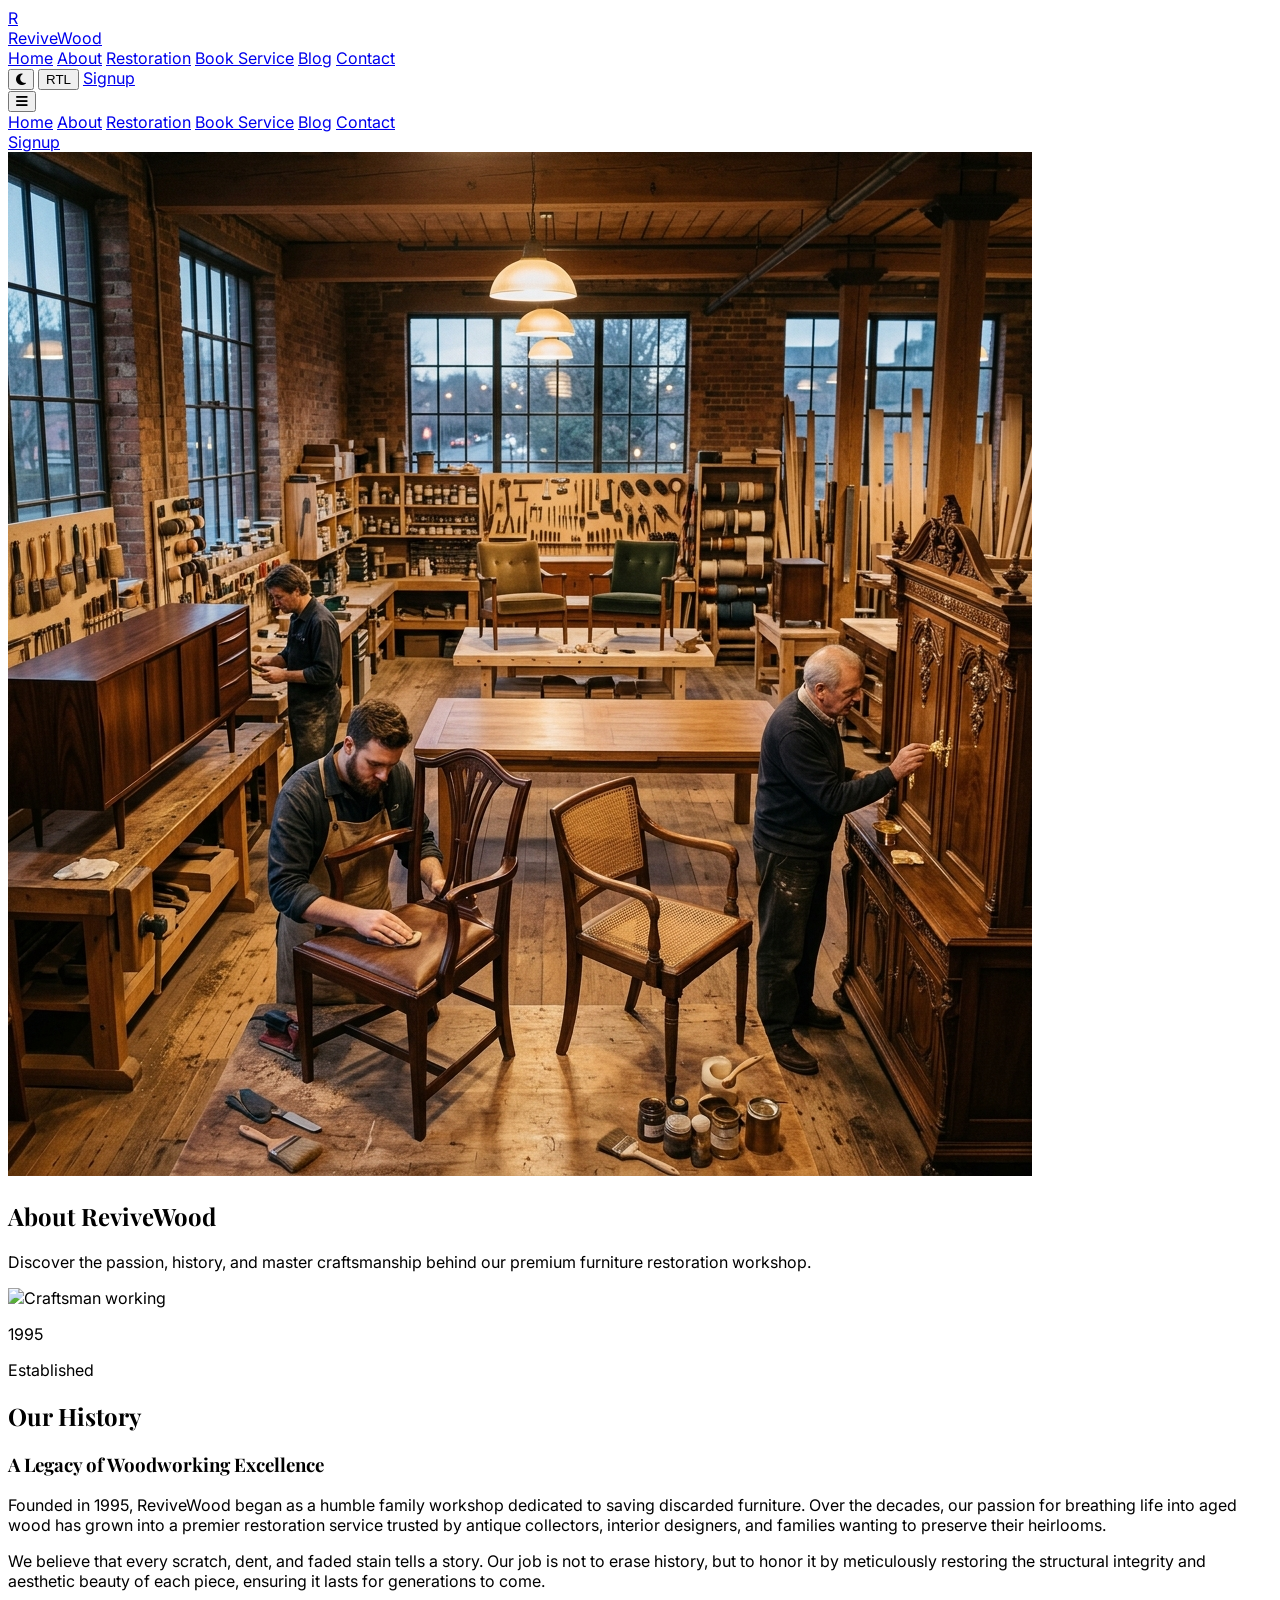
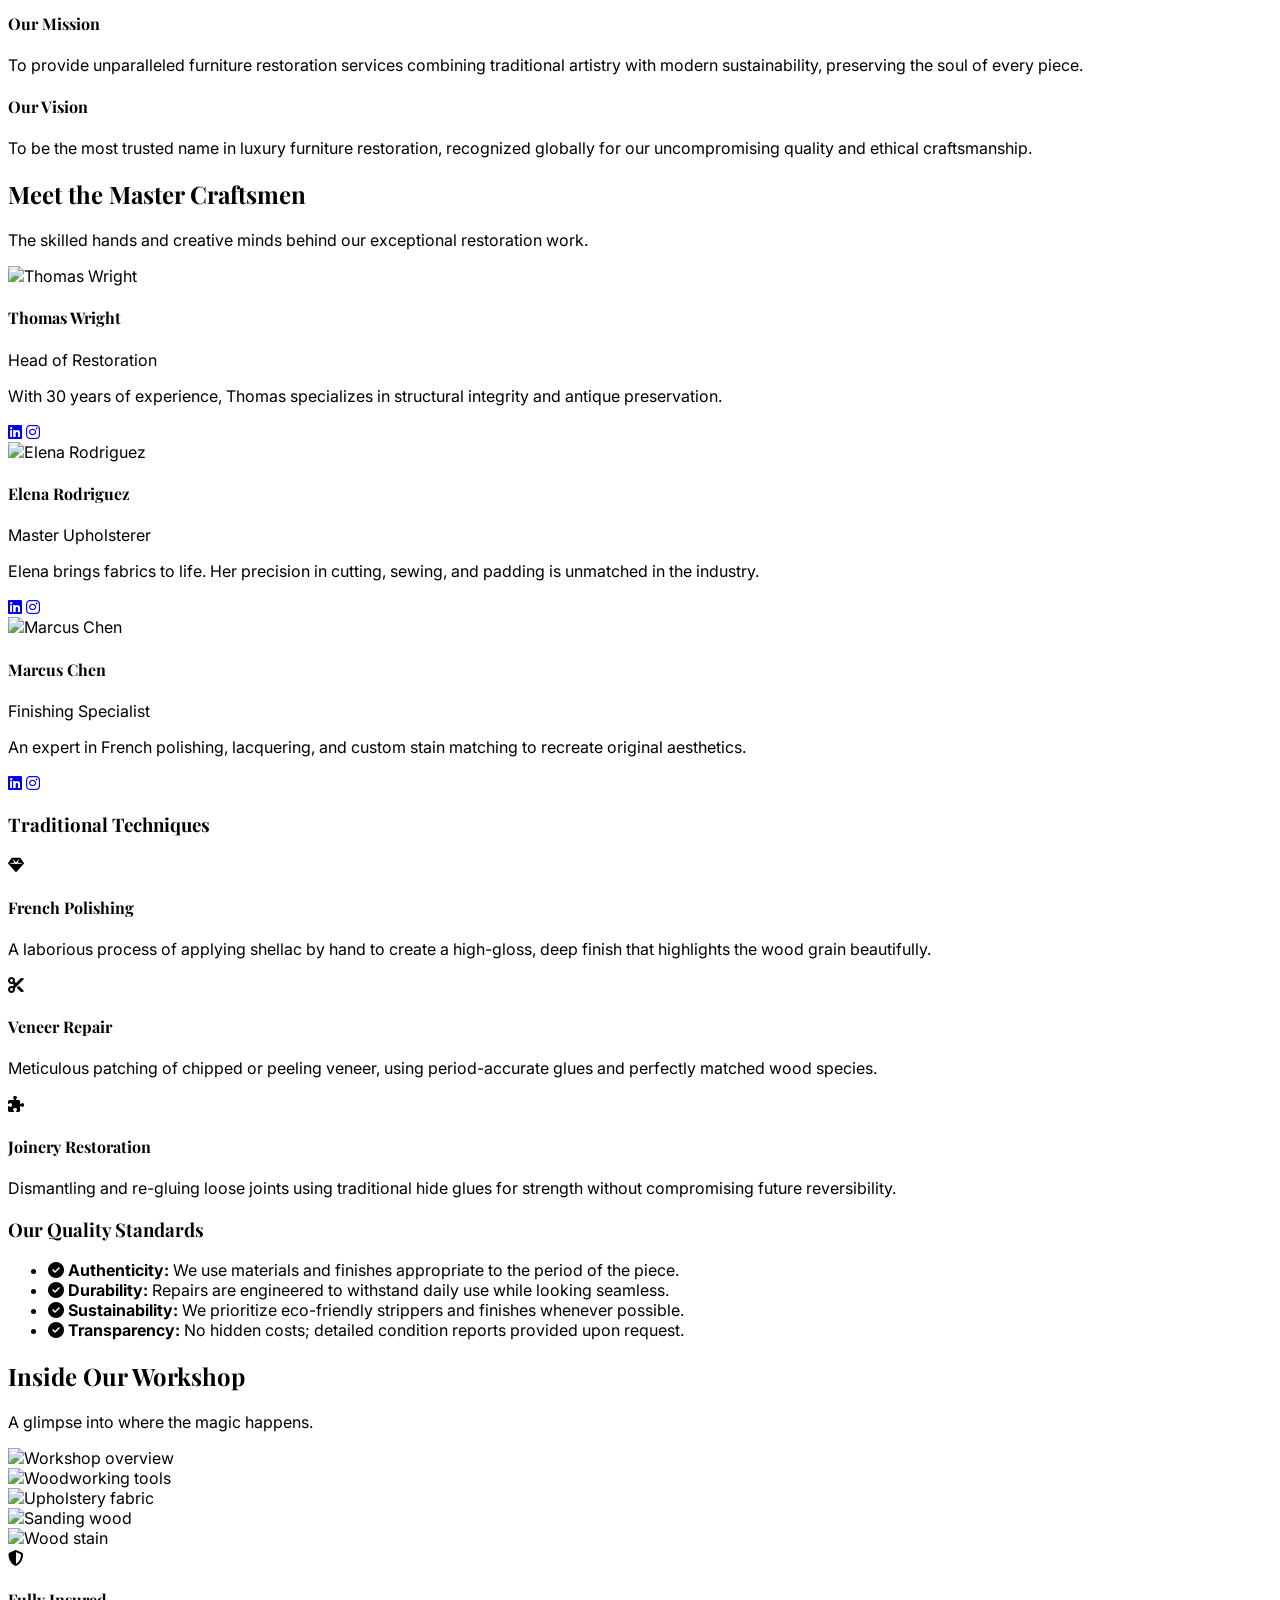
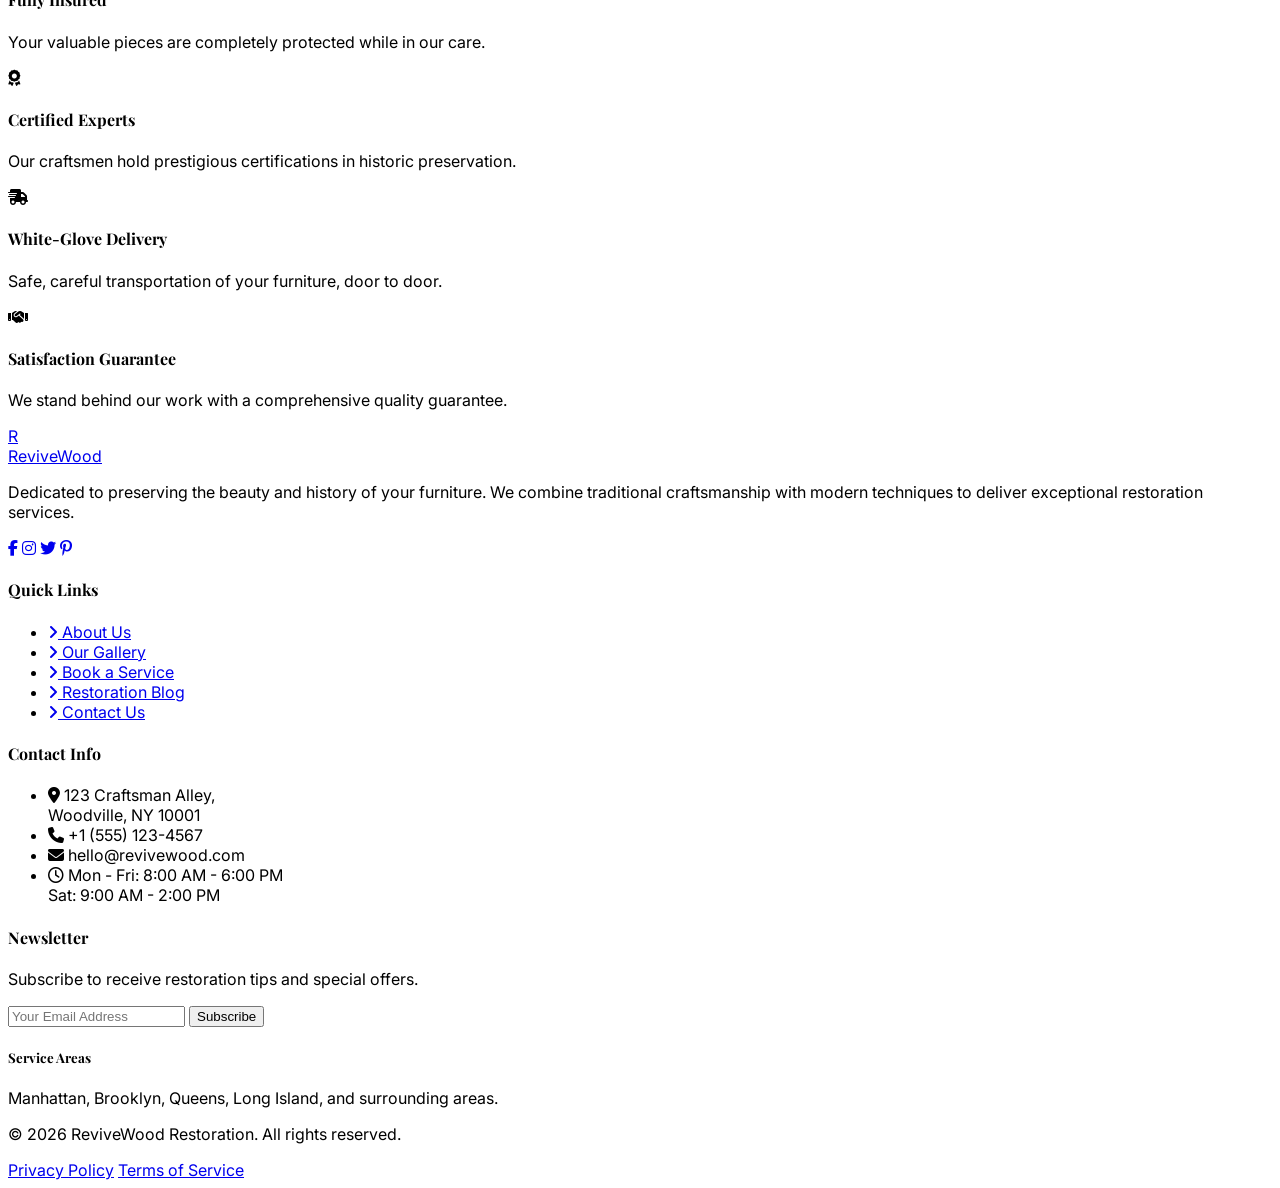
==== about.html @ 8be1b2f9 "Remove Home 2 dropdown from navbar" ====
<!DOCTYPE html>
<html lang="en" dir="ltr" class="scroll-smooth">

<head>
    <meta charset="UTF-8">
    <meta name="viewport" content="width=device-width, initial-scale=1.0">
    <link rel="icon" href="favicon.svg" type="image/svg+xml">
    <title>About Us | ReviveWood</title>
    <meta name="description"
        content="Learn about our furniture restoration workshop, our skilled craftsmen, and our dedication to quality.">

    <!-- Font Awesome -->
    <link rel="stylesheet" href="https://cdnjs.cloudflare.com/ajax/libs/font-awesome/6.4.0/css/all.min.css">

    <!-- Custom CSS -->
    <link rel="stylesheet" href="assets/css/style.css">

    <!-- Tailwind CSS -->
    <script src="https://cdn.tailwindcss.com"></script>
    <script>
        tailwind.config = {
            darkMode: 'class',
            theme: {
                extend: {
                    colors: {
                        'walnut-brown': '#6B4226',
                        'warm-beige': '#F5E9DA',
                        'forest-green': '#3F5D45',
                        'walnut-dark': '#4A2D19'
                    },
                    fontFamily: {
                        sans: ['Inter', 'sans-serif'],
                        serif: ['Playfair Display', 'serif'],
                    }
                }
            }
        }
    </script>
</head>

<body class="bg-white dark:bg-gray-900 text-gray-800 dark:text-gray-200 transition-colors duration-300">

    <!-- Loading Animation -->
    <div id="loader">
        <div class="spinner"></div>
    </div>

    <!-- Header -->
    <header id="header"
        class="fixed w-full top-0 z-50 transition-all duration-300 bg-white dark:bg-gray-900 border-b border-gray-200 dark:border-gray-800">
        <div class="max-w-7xl mx-auto px-4 sm:px-6 lg:px-8">
            <div class="flex justify-between items-center h-20">
                <!-- Logo -->
                <div class="flex-shrink-0 flex items-center">
                    <a href="index.html" class="flex items-center gap-2">
                        <div class="flex items-center justify-center w-8 h-8 md:w-10 md:h-10 rounded bg-gradient-to-br from-walnut-brown to-walnut-dark text-warm-beige shadow-sm border border-walnut-brown/20 font-serif font-bold text-lg md:text-xl relative overflow-hidden flex-shrink-0"><span class="relative z-10">R</span><div class="absolute inset-0 bg-black/10"></div></div>
                        <span class="font-serif font-bold text-xl md:text-2xl text-gray-900 dark:text-white">Revive<span
                                class="text-walnut-brown">Wood</span></span>
                    </a>
                </div>

                <!-- Desktop Navigation -->
                <nav class="hidden lg:flex space-x-8 items-center">
                    <a href="index.html" class="nav-link text-gray-700 dark:text-gray-300 hover:text-walnut-brown dark:hover:text-white transition-colors">Home</a>
                    <a href="about.html"
                        class="nav-link text-walnut-brown dark:text-warm-beige font-semibold hover:text-walnut-brown dark:hover:text-white transition-colors">About</a>
                    <a href="gallery.html"
                        class="nav-link text-gray-700 dark:text-gray-300 hover:text-walnut-brown dark:hover:text-white transition-colors">Restoration</a>
                    <a href="booking.html"
                        class="nav-link text-gray-700 dark:text-gray-300 hover:text-walnut-brown dark:hover:text-white transition-colors">Book
                        Service</a>
                    <a href="blog.html"
                        class="nav-link text-gray-700 dark:text-gray-300 hover:text-walnut-brown dark:hover:text-white transition-colors">Blog</a>
                    <a href="contact.html"
                        class="nav-link text-gray-700 dark:text-gray-300 hover:text-walnut-brown dark:hover:text-white transition-colors">Contact</a>
                </nav>

                <!-- Right Actions -->
                <div class="hidden lg:flex items-center space-x-4">
                    <!-- Toggles -->
                    <button id="themeToggle"
                        class="p-2 rounded-full hover:bg-gray-100 dark:hover:bg-gray-800 transition-colors"
                        aria-label="Toggle Theme">
                        <i id="themeIcon" class="fa-solid fa-moon text-gray-600 dark:text-gray-300"></i>
                    </button>
                    <button id="rtlToggle"
                        class="p-2 rounded-full hover:bg-gray-100 dark:hover:bg-gray-800 transition-colors text-sm font-semibold text-gray-600 dark:text-gray-300"
                        aria-label="Toggle RTL">
                        RTL
                    </button>
                    <!-- Auth -->
                    <a href="signup.html"
                        class="bg-walnut-brown hover:bg-walnut-dark text-white px-5 py-2 rounded-md transition-all shadow-md hover:shadow-lg">Signup</a>
                </div>

                <!-- Mobile menu button -->
                <div class="lg:hidden flex items-center space-x-2">
                    <button id="mobileMenuBtn"
                        class="p-2 rounded-md text-gray-600 dark:text-gray-300 hover:bg-gray-100 dark:hover:bg-gray-800 transition-colors">
                        <i class="fa-solid fa-bars text-xl"></i>
                    </button>
                </div>
            </div>
        </div>

        <!-- Mobile Menu -->
        <div id="mobileMenu"
            class="hidden lg:hidden bg-white dark:bg-gray-900 border-t border-gray-200 dark:border-gray-800 shadow-lg absolute w-full">
            <div class="px-4 pt-2 pb-6 space-y-1">
                <a href="index.html" class="block px-3 py-2 rounded-md text-base font-medium text-gray-700 dark:text-gray-300 hover:bg-gray-50 dark:hover:bg-gray-800">Home</a>
                <a href="about.html"
                    class="block px-3 py-2 rounded-md text-base font-medium text-walnut-brown dark:text-warm-beige bg-gray-50 dark:bg-gray-800">About</a>
                <a href="gallery.html"
                    class="block px-3 py-2 rounded-md text-base font-medium text-gray-700 dark:text-gray-300 hover:bg-gray-50 dark:hover:bg-gray-800">Restoration</a>
                <a href="booking.html"
                    class="block px-3 py-2 rounded-md text-base font-medium text-gray-700 dark:text-gray-300 hover:bg-gray-50 dark:hover:bg-gray-800">Book
                    Service</a>
                <a href="blog.html"
                    class="block px-3 py-2 rounded-md text-base font-medium text-gray-700 dark:text-gray-300 hover:bg-gray-50 dark:hover:bg-gray-800">Blog</a>
                <a href="contact.html"
                    class="block px-3 py-2 rounded-md text-base font-medium text-gray-700 dark:text-gray-300 hover:bg-gray-50 dark:hover:bg-gray-800">Contact</a>
                <div class="border-t border-gray-200 dark:border-gray-700 pt-4 mt-2 flex flex-col space-y-2">
                    <a href="signup.html"
                        class="block px-3 py-2 text-center rounded-md text-white bg-walnut-brown">Signup</a>
                </div>
            </div>
        </div>
    </header>

    <!-- Page Header -->
    <section class="relative pt-40 pb-28 overflow-hidden">
        <!-- Background Image -->
        <div class="absolute inset-0 z-0">
            <img src="assets/img/about-hero.png" alt="Premium furniture restoration workshop"
                class="w-full h-full object-cover">
            <!-- Overlay for readability -->
            <div class="absolute inset-0 bg-white/70 dark:bg-gray-900/80 backdrop-blur-[2px]"></div>
        </div>

        <div class="max-w-7xl mx-auto px-4 sm:px-6 lg:px-8 text-center relative z-10">
            <h1
                class="text-4xl md:text-5xl lg:text-6xl font-serif font-bold text-gray-900 dark:text-white mb-6 drop-shadow-sm">
                About ReviveWood</h1>
            <p class="text-lg md:text-xl text-gray-800 dark:text-gray-200 max-w-2xl mx-auto drop-shadow-sm font-medium">
                Discover the passion, history, and master craftsmanship behind our premium furniture restoration
                workshop.</p>
        </div>
    </section>

    <!-- Company Story & Mission -->
    <section class="py-20 bg-white dark:bg-gray-900">
        <div class="max-w-7xl mx-auto px-4 sm:px-6 lg:px-8">
            <div class="grid grid-cols-1 lg:grid-cols-2 gap-12 items-center">
                <div class="relative">
                    <img src="https://images.pexels.com/photos/6826009/pexels-photo-6826009.jpeg"
                        alt="Craftsman working" class="rounded-2xl shadow-xl w-full h-[500px] object-cover">
                    <div
                        class="absolute -bottom-8 -right-8 bg-walnut-brown text-white p-8 rounded-xl shadow-lg hidden md:block">
                        <p class="text-4xl font-serif font-bold mb-1">1995</p>
                        <p class="text-sm uppercase tracking-wider">Established</p>
                    </div>
                </div>
                <div>
                    <h2
                        class="text-xs uppercase tracking-widest text-walnut-brown dark:text-warm-beige font-semibold mb-3">
                        Our History</h2>
                    <h3 class="text-3xl md:text-4xl font-serif font-bold text-gray-900 dark:text-white mb-6">A Legacy of
                        Woodworking Excellence</h3>
                    <p class="text-gray-600 dark:text-gray-400 mb-6 leading-relaxed">
                        Founded in 1995, ReviveWood began as a humble family workshop dedicated to saving discarded
                        furniture. Over the decades, our passion for breathing life into aged wood has grown into a
                        premier restoration service trusted by antique collectors, interior designers, and families
                        wanting to preserve their heirlooms.
                    </p>
                    <p class="text-gray-600 dark:text-gray-400 mb-8 leading-relaxed">
                        We believe that every scratch, dent, and faded stain tells a story. Our job is not to erase
                        history, but to honor it by meticulously restoring the structural integrity and aesthetic beauty
                        of each piece, ensuring it lasts for generations to come.
                    </p>

                    <div class="grid grid-cols-1 md:grid-cols-2 gap-6 mt-8">
                        <div class="bg-gray-50 dark:bg-gray-800 p-6 rounded-xl border-l-4 border-walnut-brown">
                            <h4 class="font-bold text-gray-900 dark:text-white mb-2 font-serif text-xl">Our Mission</h4>
                            <p class="text-sm text-gray-600 dark:text-gray-400">To provide unparalleled furniture
                                restoration services combining traditional artistry with modern sustainability,
                                preserving the soul of every piece.</p>
                        </div>
                        <div class="bg-gray-50 dark:bg-gray-800 p-6 rounded-xl border-l-4 border-forest-green">
                            <h4 class="font-bold text-gray-900 dark:text-white mb-2 font-serif text-xl">Our Vision</h4>
                            <p class="text-sm text-gray-600 dark:text-gray-400">To be the most trusted name in luxury
                                furniture restoration, recognized globally for our uncompromising quality and ethical
                                craftsmanship.</p>
                        </div>
                    </div>
                </div>
            </div>
        </div>
    </section>

    <!-- Meet the Craftsmen -->
    <section class="py-20 bg-warm-beige/20 dark:bg-gray-800/50">
        <div class="max-w-7xl mx-auto px-4 sm:px-6 lg:px-8">
            <div class="text-center mb-16">
                <h2 class="text-3xl md:text-4xl font-serif font-bold text-gray-900 dark:text-white mb-4">Meet the Master
                    Craftsmen</h2>
                <p class="text-gray-600 dark:text-gray-400 max-w-2xl mx-auto">The skilled hands and creative minds
                    behind our exceptional restoration work.</p>
            </div>

            <div class="grid grid-cols-1 md:grid-cols-3 gap-8">
                <!-- Team Member 1 -->
                <div
                    class="bg-white dark:bg-gray-900 rounded-2xl overflow-hidden shadow-sm hover-lift border border-gray-100 dark:border-gray-800">
                    <img src="https://images.pexels.com/photos/3814155/pexels-photo-3814155.jpeg" alt="Thomas Wright"
                        class="w-full h-72 object-cover object-top">
                    <div class="p-6 text-center">
                        <h4 class="text-xl font-bold text-gray-900 dark:text-white font-serif mb-1">Thomas Wright</h4>
                        <p class="text-walnut-brown dark:text-warm-beige text-sm font-semibold mb-3">Head of Restoration
                        </p>
                        <p class="text-gray-600 dark:text-gray-400 text-sm mb-4">With 30 years of experience, Thomas
                            specializes in structural integrity and antique preservation.</p>
                        <div class="flex justify-center gap-3">
                            <a href="#" class="text-gray-400 hover:text-walnut-brown"><i
                                    class="fa-brands fa-linkedin"></i></a>
                            <a href="#" class="text-gray-400 hover:text-walnut-brown"><i
                                    class="fa-brands fa-instagram"></i></a>
                        </div>
                    </div>
                </div>
                <!-- Team Member 2 -->
                <div
                    class="bg-white dark:bg-gray-900 rounded-2xl overflow-hidden shadow-sm hover-lift border border-gray-100 dark:border-gray-800">
                    <img src="https://images.unsplash.com/photo-1573496359142-b8d87734a5a2?ixlib=rb-4.0.3&auto=format&fit=crop&w=500&q=80"
                        alt="Elena Rodriguez" class="w-full h-72 object-cover object-top">
                    <div class="p-6 text-center">
                        <h4 class="text-xl font-bold text-gray-900 dark:text-white font-serif mb-1">Elena Rodriguez</h4>
                        <p class="text-walnut-brown dark:text-warm-beige text-sm font-semibold mb-3">Master Upholsterer
                        </p>
                        <p class="text-gray-600 dark:text-gray-400 text-sm mb-4">Elena brings fabrics to life. Her
                            precision in cutting, sewing, and padding is unmatched in the industry.</p>
                        <div class="flex justify-center gap-3">
                            <a href="#" class="text-gray-400 hover:text-walnut-brown"><i
                                    class="fa-brands fa-linkedin"></i></a>
                            <a href="#" class="text-gray-400 hover:text-walnut-brown"><i
                                    class="fa-brands fa-instagram"></i></a>
                        </div>
                    </div>
                </div>
                <!-- Team Member 3 -->
                <div
                    class="bg-white dark:bg-gray-900 rounded-2xl overflow-hidden shadow-sm hover-lift border border-gray-100 dark:border-gray-800">
                    <img src="https://images.pexels.com/photos/36279933/pexels-photo-36279933.jpeg" alt="Marcus Chen"
                        class="w-full h-72 object-cover object-top">
                    <div class="p-6 text-center">
                        <h4 class="text-xl font-bold text-gray-900 dark:text-white font-serif mb-1">Marcus Chen</h4>
                        <p class="text-walnut-brown dark:text-warm-beige text-sm font-semibold mb-3">Finishing
                            Specialist</p>
                        <p class="text-gray-600 dark:text-gray-400 text-sm mb-4">An expert in French polishing,
                            lacquering, and custom stain matching to recreate original aesthetics.</p>
                        <div class="flex justify-center gap-3">
                            <a href="#" class="text-gray-400 hover:text-walnut-brown"><i
                                    class="fa-brands fa-linkedin"></i></a>
                            <a href="#" class="text-gray-400 hover:text-walnut-brown"><i
                                    class="fa-brands fa-instagram"></i></a>
                        </div>
                    </div>
                </div>
            </div>
        </div>
    </section>

    <!-- Restoration Techniques & Quality Standards -->
    <section class="py-20 bg-white dark:bg-gray-900">
        <div class="max-w-7xl mx-auto px-4 sm:px-6 lg:px-8">
            <div class="grid grid-cols-1 lg:grid-cols-2 gap-16">
                <!-- Techniques -->
                <div>
                    <h3 class="text-2xl md:text-3xl font-serif font-bold text-gray-900 dark:text-white mb-6">Traditional
                        Techniques</h3>
                    <div class="space-y-6">
                        <div class="flex gap-4">
                            <div
                                class="w-12 h-12 rounded-full bg-walnut-brown/10 dark:bg-gray-800 flex items-center justify-center flex-shrink-0">
                                <i class="fa-solid fa-gem text-walnut-brown dark:text-warm-beige"></i>
                            </div>
                            <div>
                                <h4 class="font-bold text-gray-900 dark:text-white mb-1">French Polishing</h4>
                                <p class="text-sm text-gray-600 dark:text-gray-400">A laborious process of applying
                                    shellac by hand to create a high-gloss, deep finish that highlights the wood grain
                                    beautifully.</p>
                            </div>
                        </div>
                        <div class="flex gap-4">
                            <div
                                class="w-12 h-12 rounded-full bg-walnut-brown/10 dark:bg-gray-800 flex items-center justify-center flex-shrink-0">
                                <i class="fa-solid fa-scissors text-walnut-brown dark:text-warm-beige"></i>
                            </div>
                            <div>
                                <h4 class="font-bold text-gray-900 dark:text-white mb-1">Veneer Repair</h4>
                                <p class="text-sm text-gray-600 dark:text-gray-400">Meticulous patching of chipped or
                                    peeling veneer, using period-accurate glues and perfectly matched wood species.</p>
                            </div>
                        </div>
                        <div class="flex gap-4">
                            <div
                                class="w-12 h-12 rounded-full bg-walnut-brown/10 dark:bg-gray-800 flex items-center justify-center flex-shrink-0">
                                <i class="fa-solid fa-puzzle-piece text-walnut-brown dark:text-warm-beige"></i>
                            </div>
                            <div>
                                <h4 class="font-bold text-gray-900 dark:text-white mb-1">Joinery Restoration</h4>
                                <p class="text-sm text-gray-600 dark:text-gray-400">Dismantling and re-gluing loose
                                    joints using traditional hide glues for strength without compromising future
                                    reversibility.</p>
                            </div>
                        </div>
                    </div>
                </div>

                <!-- Quality Standards -->
                <div>
                    <h3 class="text-2xl md:text-3xl font-serif font-bold text-gray-900 dark:text-white mb-6">Our Quality
                        Standards</h3>
                    <div
                        class="bg-gray-50 dark:bg-gray-800 rounded-2xl p-8 border border-gray-100 dark:border-gray-700">
                        <ul class="space-y-4">
                            <li class="flex items-start gap-3">
                                <i class="fa-solid fa-circle-check text-forest-green mt-1"></i>
                                <span class="text-gray-700 dark:text-gray-300"><strong>Authenticity:</strong> We use
                                    materials and finishes appropriate to the period of the piece.</span>
                            </li>
                            <li class="flex items-start gap-3">
                                <i class="fa-solid fa-circle-check text-forest-green mt-1"></i>
                                <span class="text-gray-700 dark:text-gray-300"><strong>Durability:</strong> Repairs are
                                    engineered to withstand daily use while looking seamless.</span>
                            </li>
                            <li class="flex items-start gap-3">
                                <i class="fa-solid fa-circle-check text-forest-green mt-1"></i>
                                <span class="text-gray-700 dark:text-gray-300"><strong>Sustainability:</strong> We
                                    prioritize eco-friendly strippers and finishes whenever possible.</span>
                            </li>
                            <li class="flex items-start gap-3">
                                <i class="fa-solid fa-circle-check text-forest-green mt-1"></i>
                                <span class="text-gray-700 dark:text-gray-300"><strong>Transparency:</strong> No hidden
                                    costs; detailed condition reports provided upon request.</span>
                            </li>
                        </ul>
                    </div>
                </div>
            </div>
        </div>
    </section>

    <!-- Workshop Gallery Grid -->
    <section class="py-20 bg-gray-50 dark:bg-gray-900">
        <div class="max-w-7xl mx-auto px-4 sm:px-6 lg:px-8">
            <div class="text-center mb-12">
                <h2 class="text-3xl md:text-4xl font-serif font-bold text-gray-900 dark:text-white mb-4">Inside Our
                    Workshop</h2>
                <p class="text-gray-600 dark:text-gray-400 max-w-2xl mx-auto">A glimpse into where the magic happens.
                </p>
            </div>

            <div class="grid grid-cols-2 md:grid-cols-4 gap-4">
                <div class="col-span-2 row-span-2">
                    <img src="https://images.unsplash.com/photo-1621252179027-94459d278660?ixlib=rb-4.0.3&auto=format&fit=crop&w=800&q=80"
                        alt="Workshop overview"
                        class="w-full h-full object-cover rounded-xl shadow-sm hover:opacity-90 transition-opacity cursor-pointer">
                </div>
                <div>
                    <img src="https://images.unsplash.com/photo-1589139851608-f40eb537b01b?ixlib=rb-4.0.3&auto=format&fit=crop&w=400&q=80"
                        alt="Woodworking tools"
                        class="w-full h-48 object-cover rounded-xl shadow-sm hover:opacity-90 transition-opacity cursor-pointer">
                </div>
                <div>
                    <img src="https://images.unsplash.com/photo-1540574163026-643ea20ade25?ixlib=rb-4.0.3&auto=format&fit=crop&w=400&q=80"
                        alt="Upholstery fabric"
                        class="w-full h-48 object-cover rounded-xl shadow-sm hover:opacity-90 transition-opacity cursor-pointer">
                </div>
                <div>
                    <img src="https://images.unsplash.com/photo-1616464916356-3a4082e1c315?ixlib=rb-4.0.3&auto=format&fit=crop&w=400&q=80"
                        alt="Sanding wood"
                        class="w-full h-48 object-cover rounded-xl shadow-sm hover:opacity-90 transition-opacity cursor-pointer">
                </div>
                <div>
                    <img src="https://images.unsplash.com/photo-1595514535311-6677e23b8f67?ixlib=rb-4.0.3&auto=format&fit=crop&w=400&q=80"
                        alt="Wood stain"
                        class="w-full h-48 object-cover rounded-xl shadow-sm hover:opacity-90 transition-opacity cursor-pointer">
                </div>
            </div>
        </div>
    </section>

    <!-- Why Customers Trust Us (Trust Indicators) -->
    <section class="py-16 bg-walnut-brown text-white">
        <div class="max-w-7xl mx-auto px-4 sm:px-6 lg:px-8">
            <div class="grid grid-cols-1 md:grid-cols-4 gap-8 text-center">
                <div class="p-4">
                    <i class="fa-solid fa-shield-halved text-4xl mb-4 text-warm-beige"></i>
                    <h4 class="text-xl font-bold mb-2">Fully Insured</h4>
                    <p class="text-sm text-gray-300">Your valuable pieces are completely protected while in our care.
                    </p>
                </div>
                <div class="p-4">
                    <i class="fa-solid fa-award text-4xl mb-4 text-warm-beige"></i>
                    <h4 class="text-xl font-bold mb-2">Certified Experts</h4>
                    <p class="text-sm text-gray-300">Our craftsmen hold prestigious certifications in historic
                        preservation.</p>
                </div>
                <div class="p-4">
                    <i class="fa-solid fa-truck-fast text-4xl mb-4 text-warm-beige"></i>
                    <h4 class="text-xl font-bold mb-2">White-Glove Delivery</h4>
                    <p class="text-sm text-gray-300">Safe, careful transportation of your furniture, door to door.</p>
                </div>
                <div class="p-4">
                    <i class="fa-solid fa-handshake text-4xl mb-4 text-warm-beige"></i>
                    <h4 class="text-xl font-bold mb-2">Satisfaction Guarantee</h4>
                    <p class="text-sm text-gray-300">We stand behind our work with a comprehensive quality guarantee.
                    </p>
                </div>
            </div>
        </div>
    </section>

    <!-- Footer -->
    <footer
        class="bg-white dark:bg-gray-900 text-gray-600 dark:text-gray-300 pt-16 pb-8 border-t border-gray-200 dark:border-gray-800">
        <div class="max-w-7xl mx-auto px-4 sm:px-6 lg:px-8">
            <div class="grid grid-cols-1 md:grid-cols-2 lg:grid-cols-4 gap-12 mb-12">
                <!-- Company Overview -->
                <div>
                    <a href="index.html" class="flex items-center gap-2 mb-6">
                        <div class="flex items-center justify-center w-8 h-8 md:w-10 md:h-10 rounded bg-gradient-to-br from-walnut-brown to-walnut-dark text-warm-beige shadow-sm border border-walnut-brown/20 font-serif font-bold text-lg md:text-xl relative overflow-hidden flex-shrink-0"><span class="relative z-10">R</span><div class="absolute inset-0 bg-black/10"></div></div>
                        <span class="font-serif font-bold text-xl text-gray-900 dark:text-white">Revive<span
                                class="text-walnut-brown">Wood</span></span>
                    </a>
                    <p class="text-sm text-gray-600 dark:text-gray-400 mb-6 leading-relaxed">
                        Dedicated to preserving the beauty and history of your furniture. We combine traditional
                        craftsmanship with modern techniques to deliver exceptional restoration services.
                    </p>
                    <div class="flex space-x-4">
                        <a href="#"
                            class="w-10 h-10 rounded-full bg-gray-100 dark:bg-gray-800 text-gray-600 dark:text-gray-300 flex items-center justify-center hover:bg-walnut-brown hover:text-white transition-colors"><i
                                class="fa-brands fa-facebook-f"></i></a>
                        <a href="#"
                            class="w-10 h-10 rounded-full bg-gray-100 dark:bg-gray-800 text-gray-600 dark:text-gray-300 flex items-center justify-center hover:bg-walnut-brown hover:text-white transition-colors"><i
                                class="fa-brands fa-instagram"></i></a>
                        <a href="#"
                            class="w-10 h-10 rounded-full bg-gray-100 dark:bg-gray-800 text-gray-600 dark:text-gray-300 flex items-center justify-center hover:bg-walnut-brown hover:text-white transition-colors"><i
                                class="fa-brands fa-twitter"></i></a>
                        <a href="#"
                            class="w-10 h-10 rounded-full bg-gray-100 dark:bg-gray-800 text-gray-600 dark:text-gray-300 flex items-center justify-center hover:bg-walnut-brown hover:text-white transition-colors"><i
                                class="fa-brands fa-pinterest-p"></i></a>
                    </div>
                </div>

                <!-- Quick Links -->
                <div>
                    <h4 class="text-gray-900 dark:text-white font-bold mb-6 font-serif text-lg">Quick Links</h4>
                    <ul class="space-y-3">
                        <li><a href="about.html"
                                class="text-gray-600 dark:text-gray-300 hover:text-walnut-brown dark:hover:text-warm-beige transition-colors flex items-center gap-2"><i
                                    class="fa-solid fa-angle-right text-xs"></i> About Us</a></li>
                        <li><a href="gallery.html"
                                class="text-gray-600 dark:text-gray-300 hover:text-walnut-brown dark:hover:text-warm-beige transition-colors flex items-center gap-2"><i
                                    class="fa-solid fa-angle-right text-xs"></i> Our Gallery</a></li>
                        <li><a href="booking.html"
                                class="text-gray-600 dark:text-gray-300 hover:text-walnut-brown dark:hover:text-warm-beige transition-colors flex items-center gap-2"><i
                                    class="fa-solid fa-angle-right text-xs"></i> Book a Service</a></li>
                        <li><a href="blog.html"
                                class="text-gray-600 dark:text-gray-300 hover:text-walnut-brown dark:hover:text-warm-beige transition-colors flex items-center gap-2"><i
                                    class="fa-solid fa-angle-right text-xs"></i> Restoration Blog</a></li>
                        <li><a href="contact.html"
                                class="text-gray-600 dark:text-gray-300 hover:text-walnut-brown dark:hover:text-warm-beige transition-colors flex items-center gap-2"><i
                                    class="fa-solid fa-angle-right text-xs"></i> Contact Us</a></li>
                    </ul>
                </div>

                <!-- Contact Information -->
                <div>
                    <h4 class="text-gray-900 dark:text-white font-bold mb-6 font-serif text-lg">Contact Info</h4>
                    <ul class="space-y-4">
                        <li class="flex items-start gap-3">
                            <i class="fa-solid fa-location-dot mt-1 text-walnut-brown"></i>
                            <span class="text-sm text-gray-600 dark:text-gray-300">123 Craftsman Alley,<br>Woodville, NY
                                10001</span>
                        </li>
                        <li class="flex items-center gap-3">
                            <i class="fa-solid fa-phone text-walnut-brown"></i>
                            <span class="text-sm text-gray-600 dark:text-gray-300">+1 (555) 123-4567</span>
                        </li>
                        <li class="flex items-center gap-3">
                            <i class="fa-solid fa-envelope text-walnut-brown"></i>
                            <span class="text-sm text-gray-600 dark:text-gray-300">hello@revivewood.com</span>
                        </li>
                        <li class="flex items-start gap-3 pt-2">
                            <i class="fa-regular fa-clock mt-1 text-walnut-brown"></i>
                            <span class="text-sm text-gray-600 dark:text-gray-300">Mon - Fri: 8:00 AM - 6:00 PM<br>Sat:
                                9:00 AM - 2:00 PM</span>
                        </li>
                    </ul>
                </div>

                <!-- Newsletter -->
                <div>
                    <h4 class="text-gray-900 dark:text-white font-bold mb-6 font-serif text-lg">Newsletter</h4>
                    <p class="text-sm text-gray-600 dark:text-gray-400 mb-4">Subscribe to receive restoration tips and
                        special offers.</p>
                    <form class="flex flex-col gap-3">
                        <input type="email" placeholder="Your Email Address"
                            class="bg-gray-50 dark:bg-gray-800 border border-gray-300 dark:border-gray-700 text-gray-900 dark:text-white px-4 py-2 rounded-md focus:outline-none focus:border-walnut-brown w-full">
                        <button type="button"
                            class="bg-walnut-brown hover:bg-walnut-dark text-white px-4 py-2 rounded-md transition-colors font-semibold w-full">Subscribe</button>
                    </form>
                    <div class="mt-6">
                        <h5
                            class="text-xs text-gray-900 dark:text-gray-500 uppercase tracking-wider mb-2 font-semibold">
                            Service Areas</h5>
                        <p class="text-xs text-gray-600 dark:text-gray-400">Manhattan, Brooklyn, Queens, Long Island,
                            and surrounding areas.</p>
                    </div>
                </div>
            </div>

            <!-- Copyright -->
            <div
                class="border-t border-gray-200 dark:border-gray-800 pt-8 flex flex-col md:flex-row justify-between items-center gap-4">
                <p class="text-sm text-gray-600 dark:text-gray-500">&copy; 2026 ReviveWood Restoration. All rights
                    reserved.</p>
                <div class="flex gap-4 text-sm text-gray-600 dark:text-gray-500">
                    <a href="#" class="hover:text-walnut-brown dark:hover:text-white transition-colors">Privacy
                        Policy</a>
                    <a href="#" class="hover:text-walnut-brown dark:hover:text-white transition-colors">Terms of
                        Service</a>
                </div>
            </div>
        </div>
    </footer>

    <!-- Back to Top -->
    <button id="backToTop"
        class="bg-walnut-brown hover:bg-walnut-dark text-white w-12 h-12 rounded-full shadow-lg flex items-center justify-center transition-all">
        <i class="fa-solid fa-arrow-up"></i>
    </button>

    <!-- Custom JS -->
    <script src="assets/js/main.js"></script>
</body>

</html>
---- assets/css/style.css ----
/* assets/css/style.css */

/* Custom fonts */
@import url('https://fonts.googleapis.com/css2?family=Inter:wght@300;400;500;600;700&family=Playfair+Display:ital,wght@0,400;0,500;0,600;0,700;1,400&display=swap');

html {
    scroll-behavior: smooth;
}

body {
    font-family: 'Inter', sans-serif;
    overflow-x: hidden;
}

h1, h2, h3, h4, h5, h6, .playfair {
    font-family: 'Playfair Display', serif;
}

/* Custom Scrollbar */
::-webkit-scrollbar {
    width: 10px;
}
::-webkit-scrollbar-track {
    background: #f1f1f1;
}
.dark ::-webkit-scrollbar-track {
    background: #1f2937;
}
::-webkit-scrollbar-thumb {
    background: #6B4226;
    border-radius: 5px;
}
::-webkit-scrollbar-thumb:hover {
    background: #53331d;
}

/* Glassmorphism */
.glass {
    background: rgba(255, 255, 255, 0.85);
    backdrop-filter: blur(10px);
    -webkit-backdrop-filter: blur(10px);
    border: 1px solid rgba(255, 255, 255, 0.3);
}

.dark .glass {
    background: rgba(31, 41, 55, 0.85);
    border: 1px solid rgba(255, 255, 255, 0.1);
}

/* Animations */
.hover-lift {
    transition: transform 0.3s ease, box-shadow 0.3s ease;
}
.hover-lift:hover {
    transform: translateY(-5px);
    box-shadow: 0 10px 25px -5px rgba(0, 0, 0, 0.1), 0 8px 10px -6px rgba(0, 0, 0, 0.1);
}

/* Loading Overlay */
#loader {
    position: fixed;
    inset: 0;
    z-index: 9999;
    background: #F5E9DA;
    display: flex;
    justify-content: center;
    align-items: center;
    transition: opacity 0.5s ease, visibility 0.5s ease;
}
.dark #loader {
    background: #111827;
}
#loader.hidden-loader {
    opacity: 0;
    visibility: hidden;
}
.spinner {
    width: 50px;
    height: 50px;
    border: 5px solid rgba(107, 66, 38, 0.2);
    border-left-color: #6B4226;
    border-radius: 50%;
    animation: spin 1s linear infinite;
}
@keyframes spin {
    to { transform: rotate(360deg); }
}

/* Back to Top */
#backToTop {
    position: fixed;
    bottom: 2rem;
    right: 2rem;
    z-index: 50;
    opacity: 0;
    visibility: hidden;
    transition: all 0.3s ease;
}
#backToTop.show {
    opacity: 1;
    visibility: visible;
}

/* Gallery Hover Image Scale */
.group:hover .group-hover\:scale-110 {
    transform: scale(1.1);
}
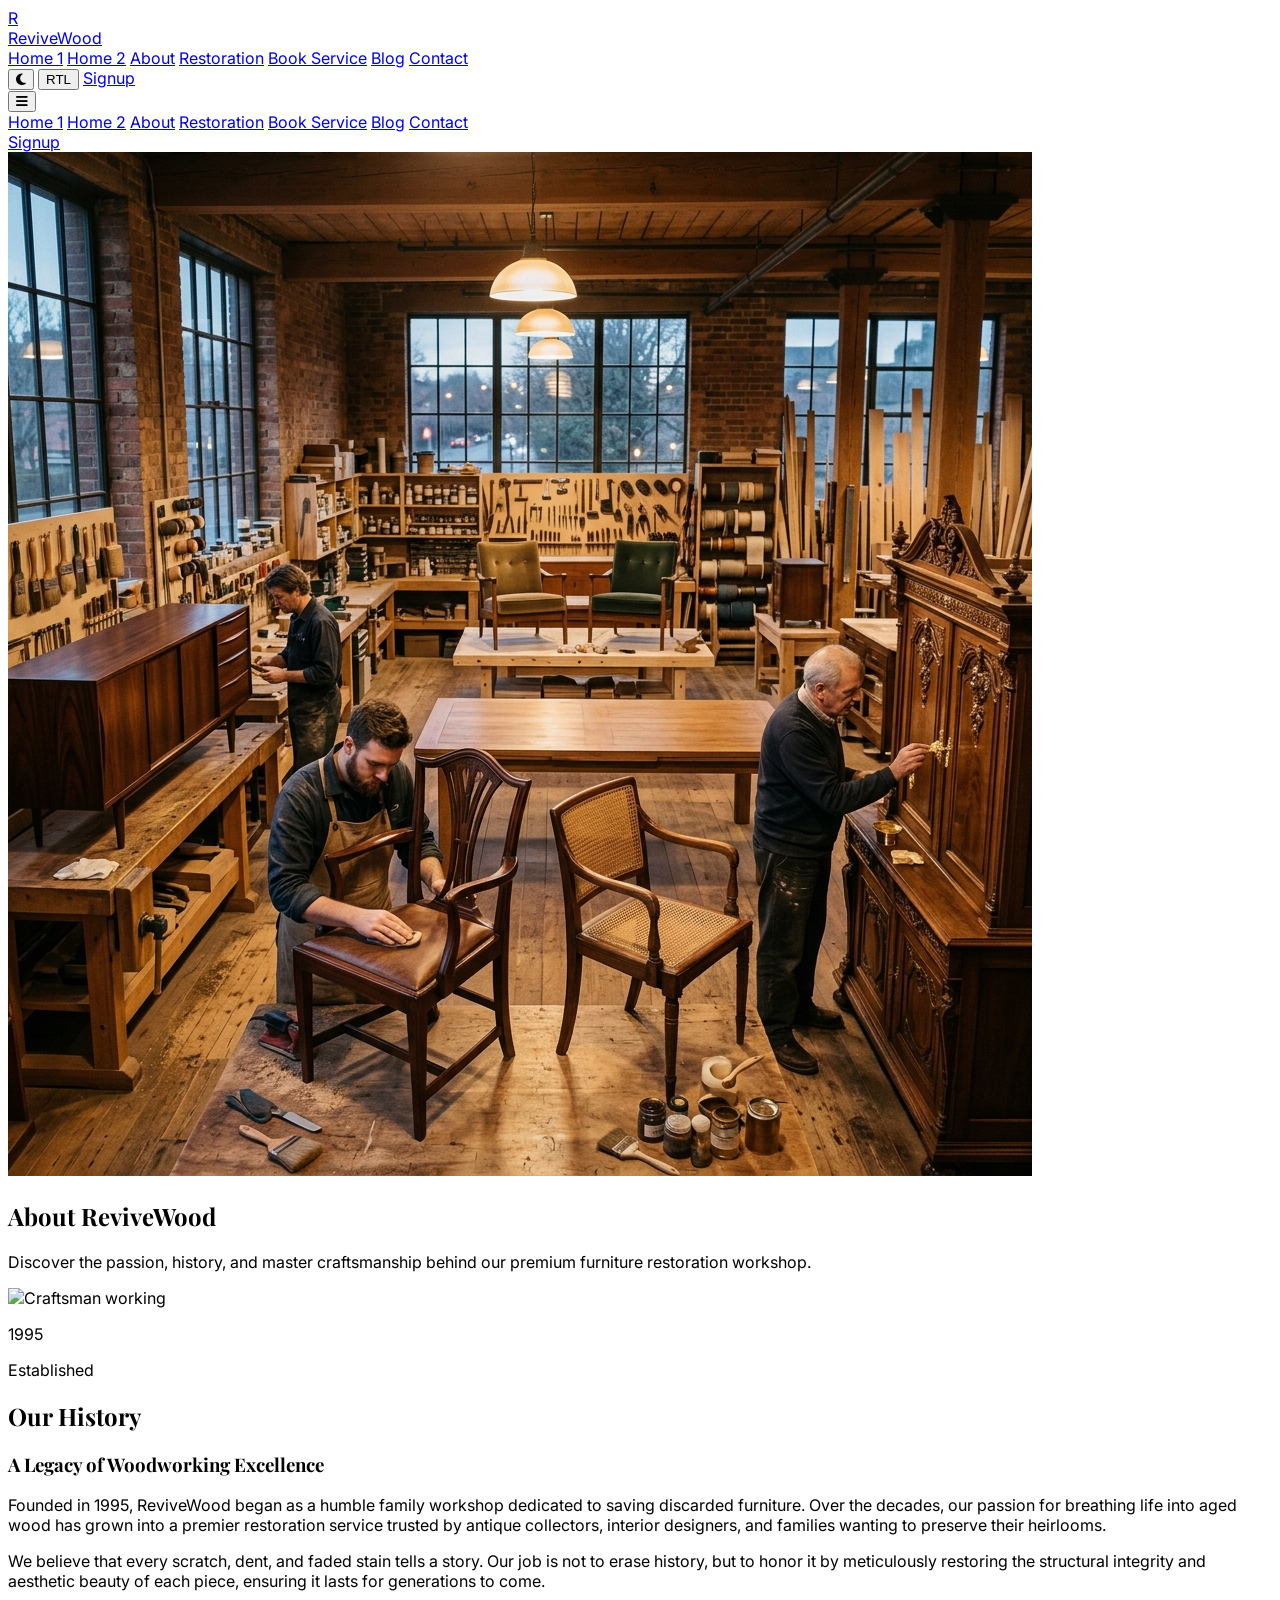
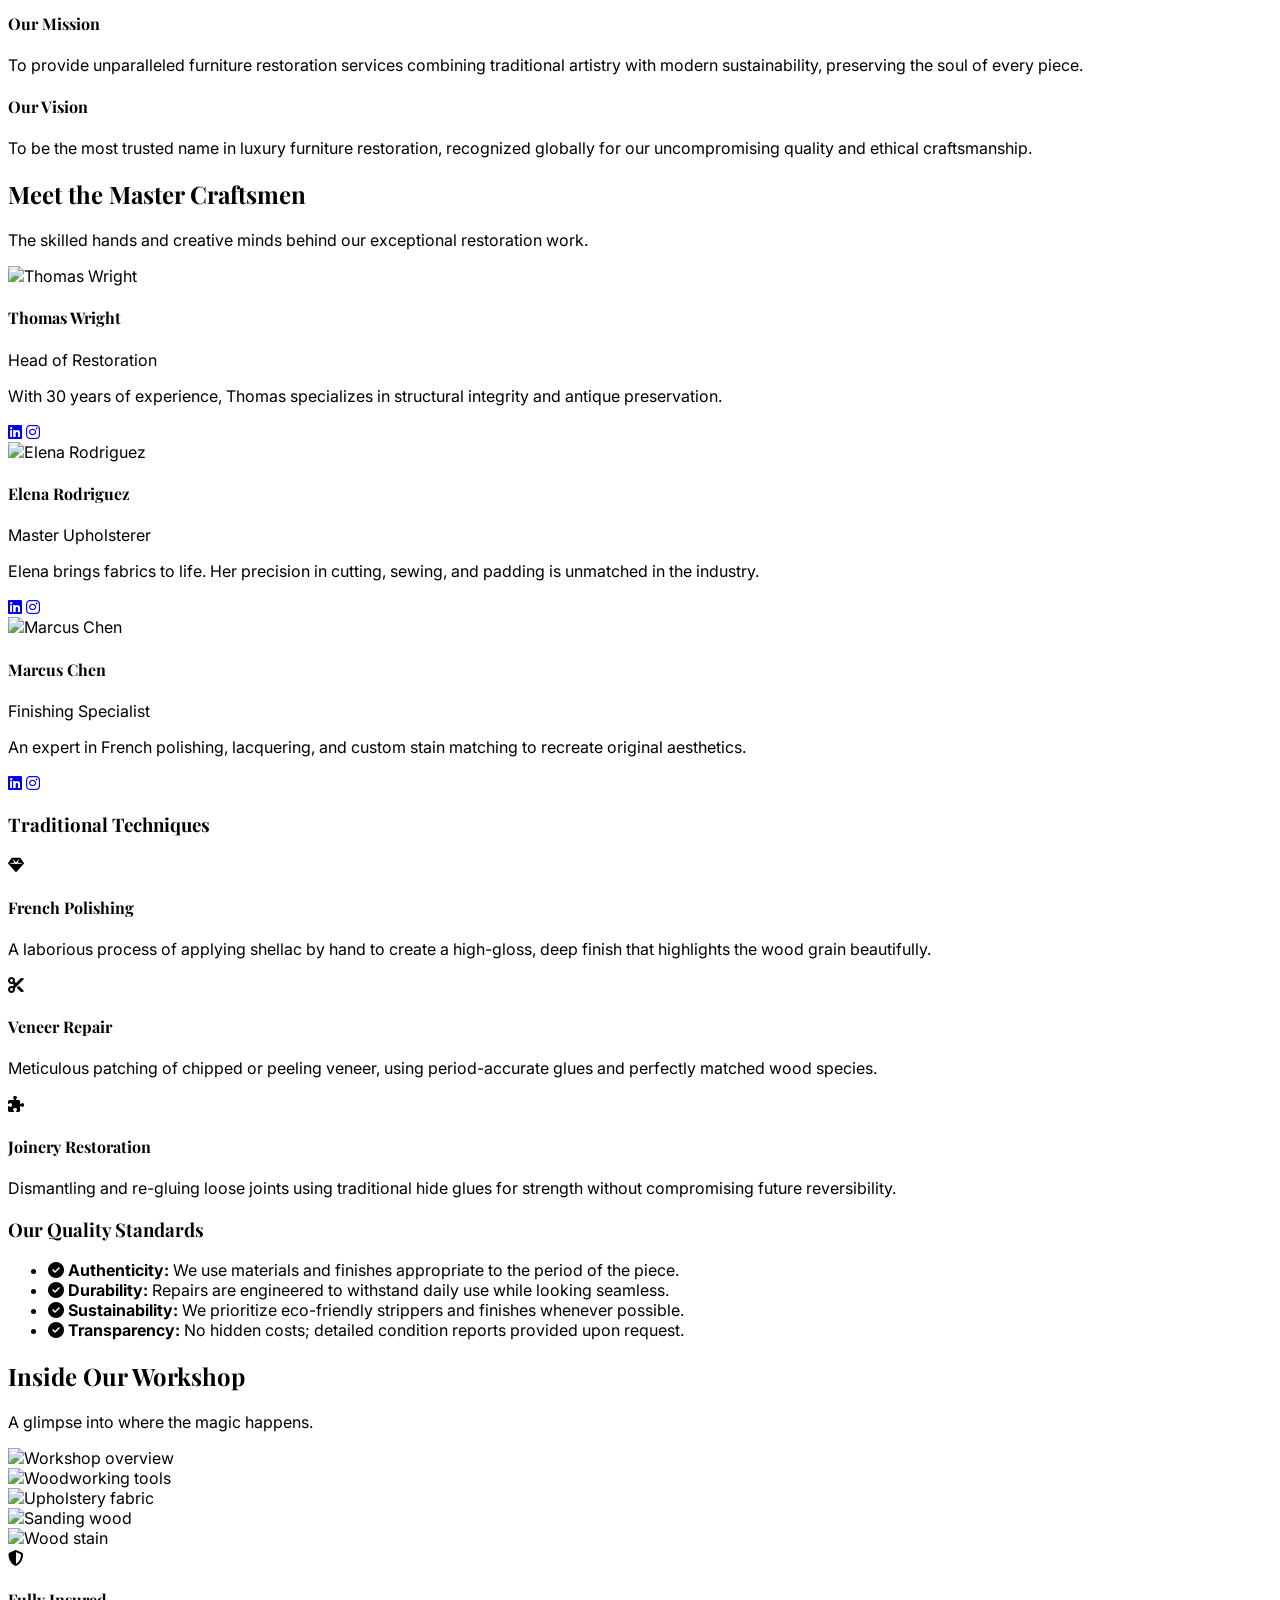
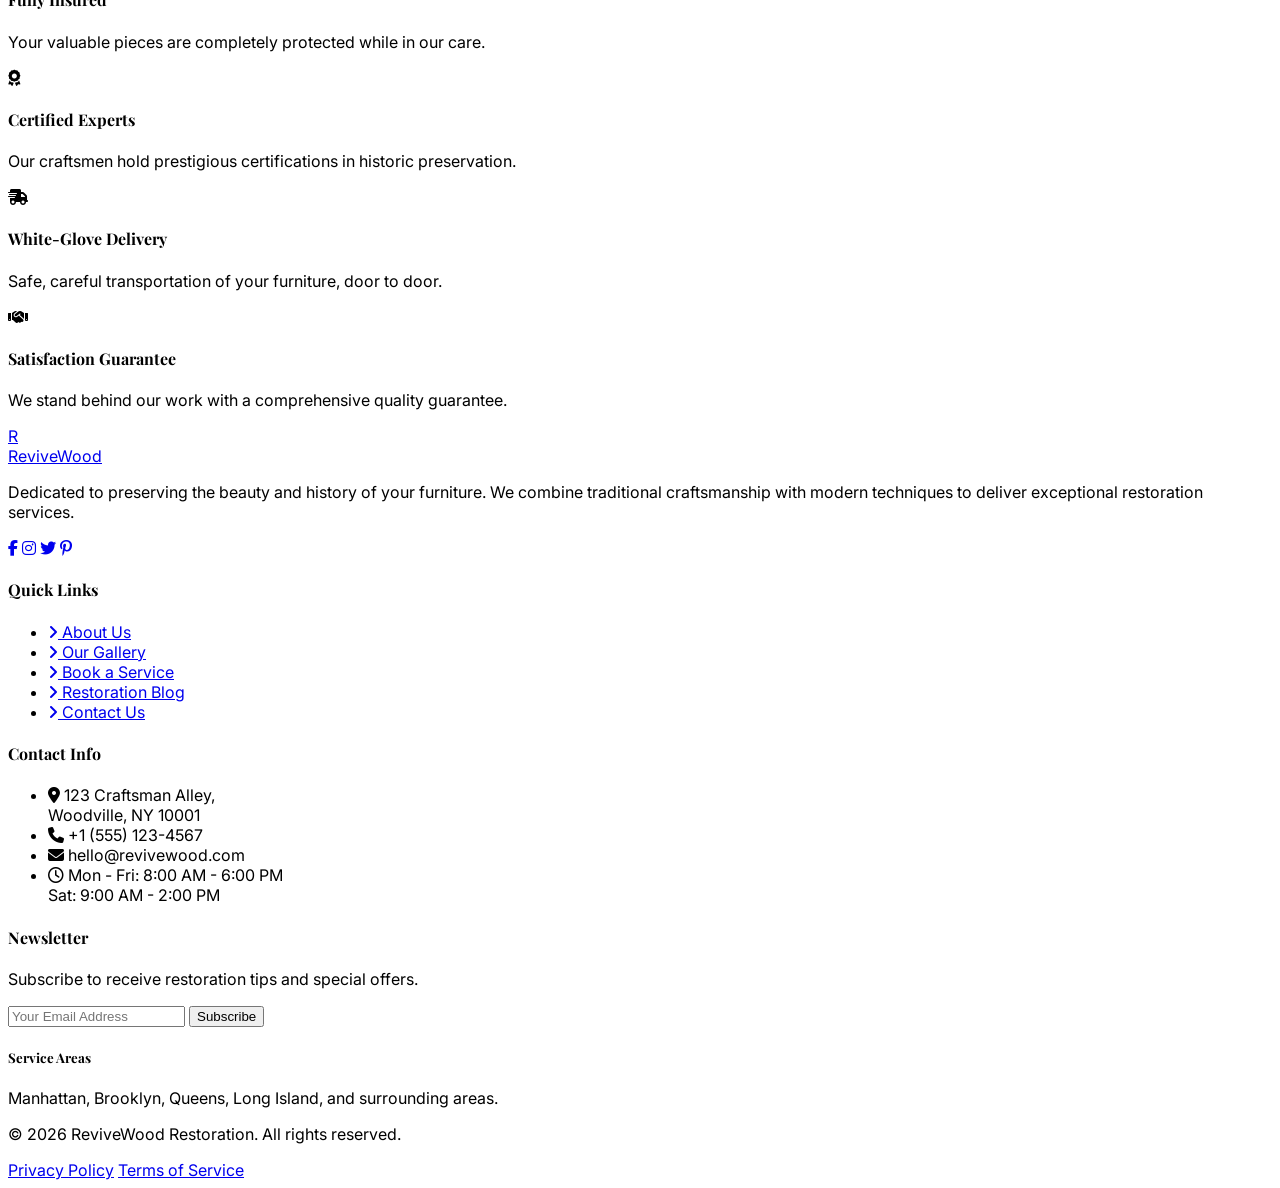
==== commit 8f677f8e: "Add Home 2 back to navbar" ====
--- a/about.html
+++ b/about.html
@@ -61,7 +61,8 @@
 
                 <!-- Desktop Navigation -->
                 <nav class="hidden lg:flex space-x-8 items-center">
-                    <a href="index.html" class="nav-link text-gray-700 dark:text-gray-300 hover:text-walnut-brown dark:hover:text-white transition-colors">Home</a>
+                    <a href="index.html" class="nav-link text-gray-700 dark:text-gray-300 hover:text-walnut-brown dark:hover:text-white transition-colors">Home 1</a>
+                    <a href="home2.html" class="nav-link text-gray-700 dark:text-gray-300 hover:text-walnut-brown dark:hover:text-white transition-colors">Home 2</a>
                     <a href="about.html"
                         class="nav-link text-walnut-brown dark:text-warm-beige font-semibold hover:text-walnut-brown dark:hover:text-white transition-colors">About</a>
                     <a href="gallery.html"
@@ -107,7 +108,8 @@
         <div id="mobileMenu"
             class="hidden lg:hidden bg-white dark:bg-gray-900 border-t border-gray-200 dark:border-gray-800 shadow-lg absolute w-full">
             <div class="px-4 pt-2 pb-6 space-y-1">
-                <a href="index.html" class="block px-3 py-2 rounded-md text-base font-medium text-gray-700 dark:text-gray-300 hover:bg-gray-50 dark:hover:bg-gray-800">Home</a>
+                <a href="index.html" class="block px-3 py-2 rounded-md text-base font-medium text-gray-700 dark:text-gray-300 hover:bg-gray-50 dark:hover:bg-gray-800">Home 1</a>
+                <a href="home2.html" class="block px-3 py-2 rounded-md text-base font-medium text-gray-700 dark:text-gray-300 hover:bg-gray-50 dark:hover:bg-gray-800">Home 2</a>
                 <a href="about.html"
                     class="block px-3 py-2 rounded-md text-base font-medium text-walnut-brown dark:text-warm-beige bg-gray-50 dark:bg-gray-800">About</a>
                 <a href="gallery.html"
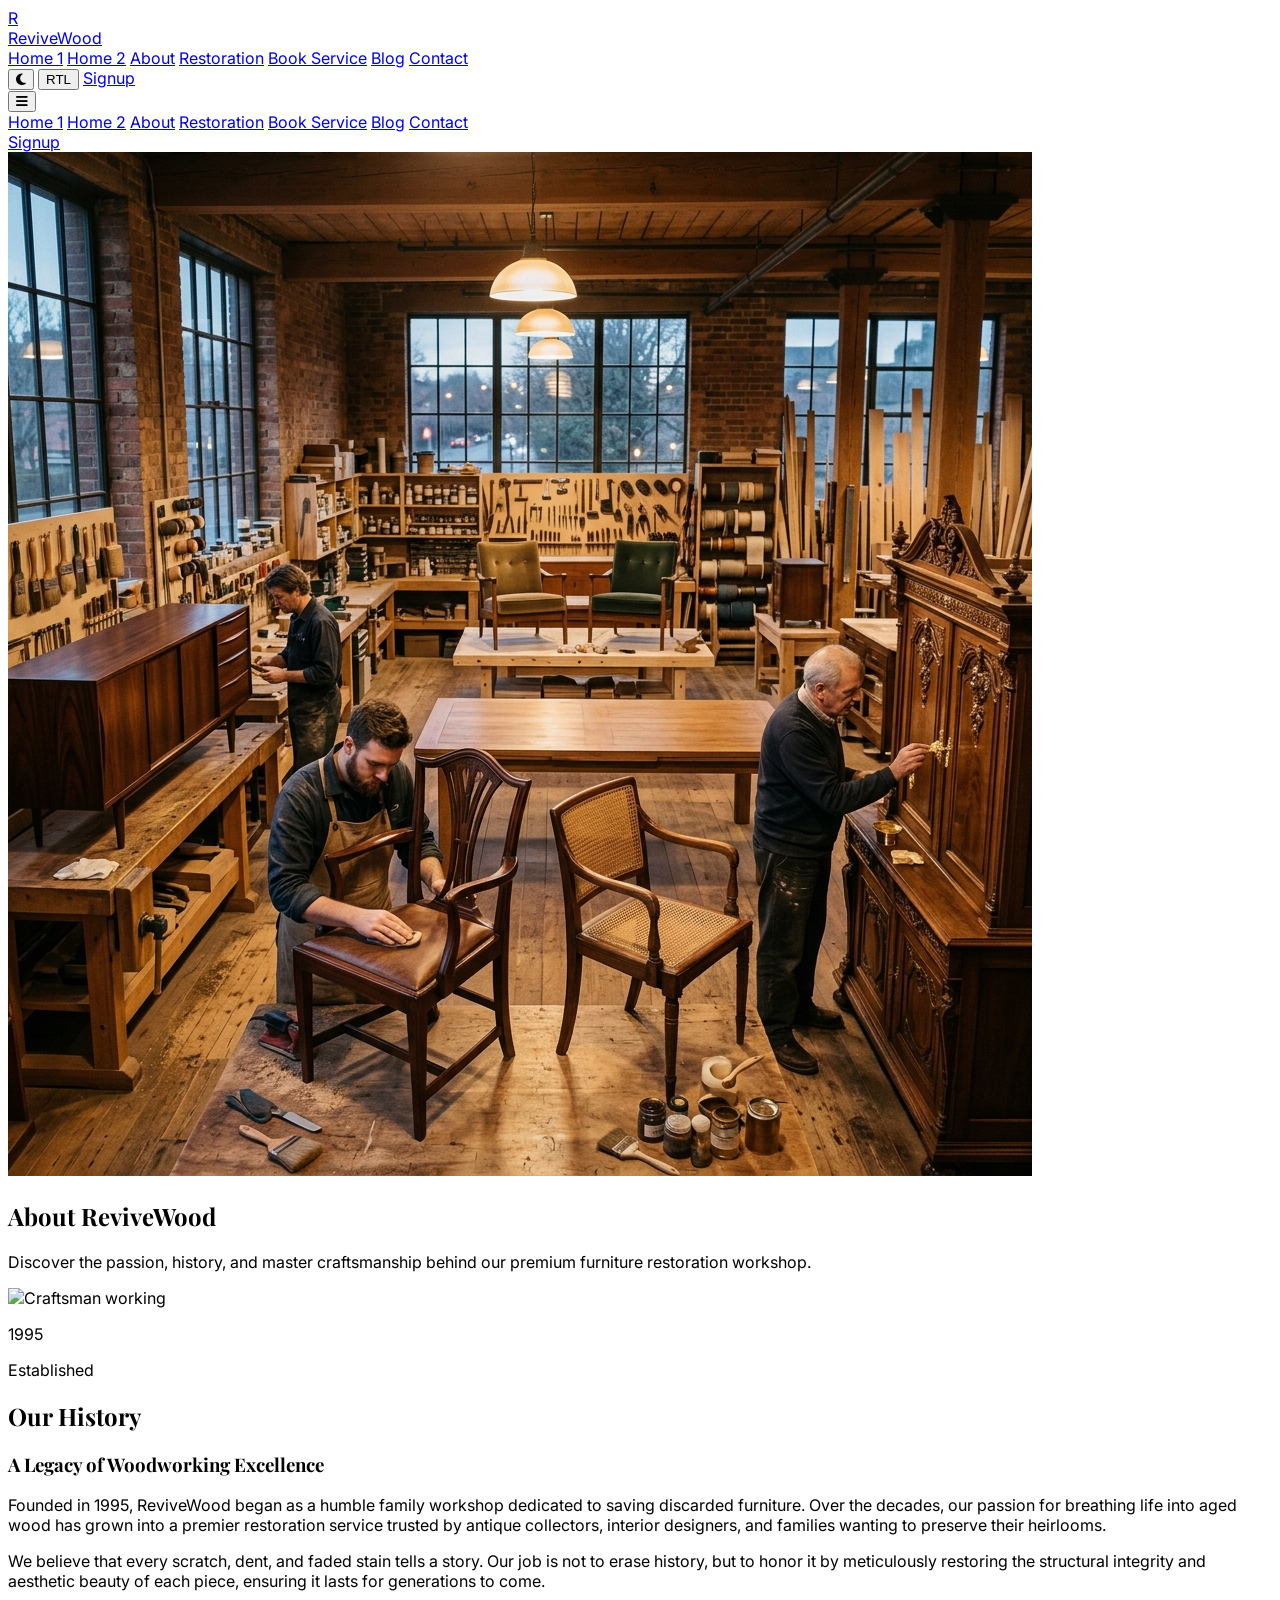
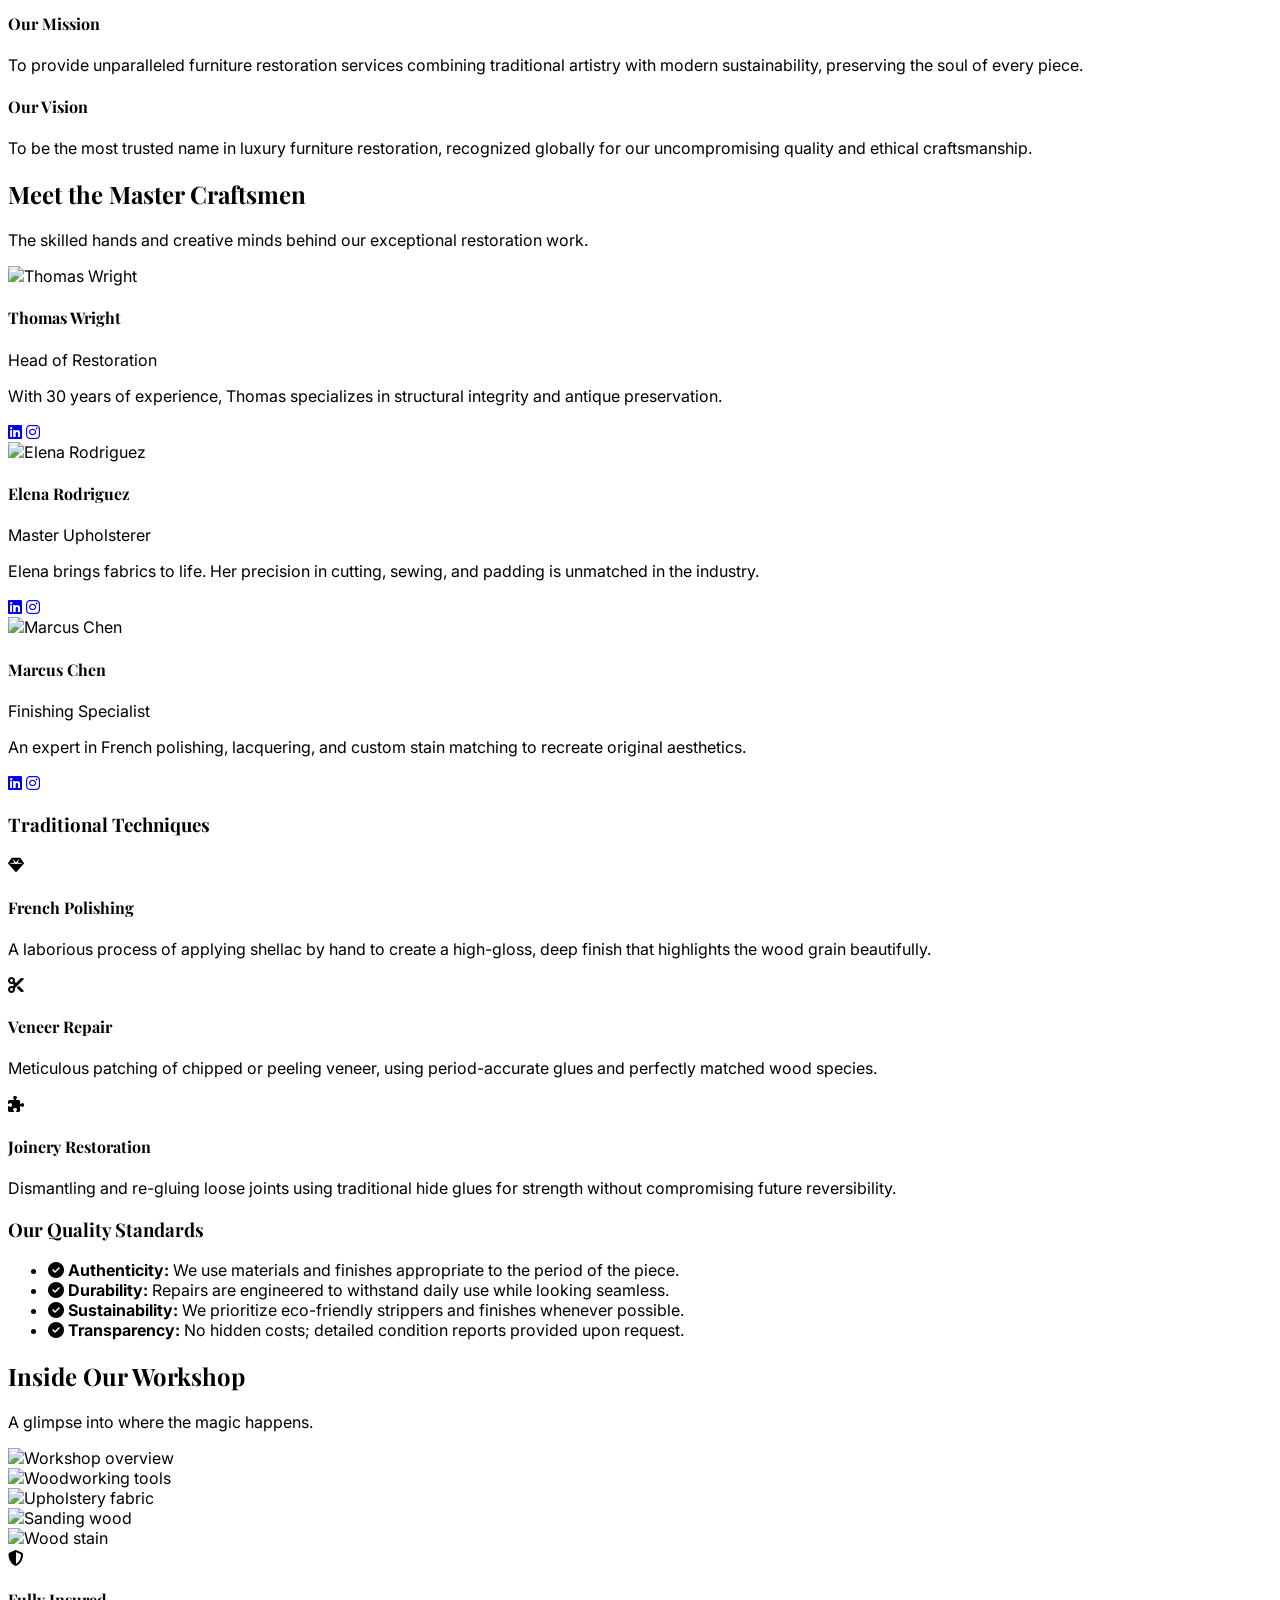
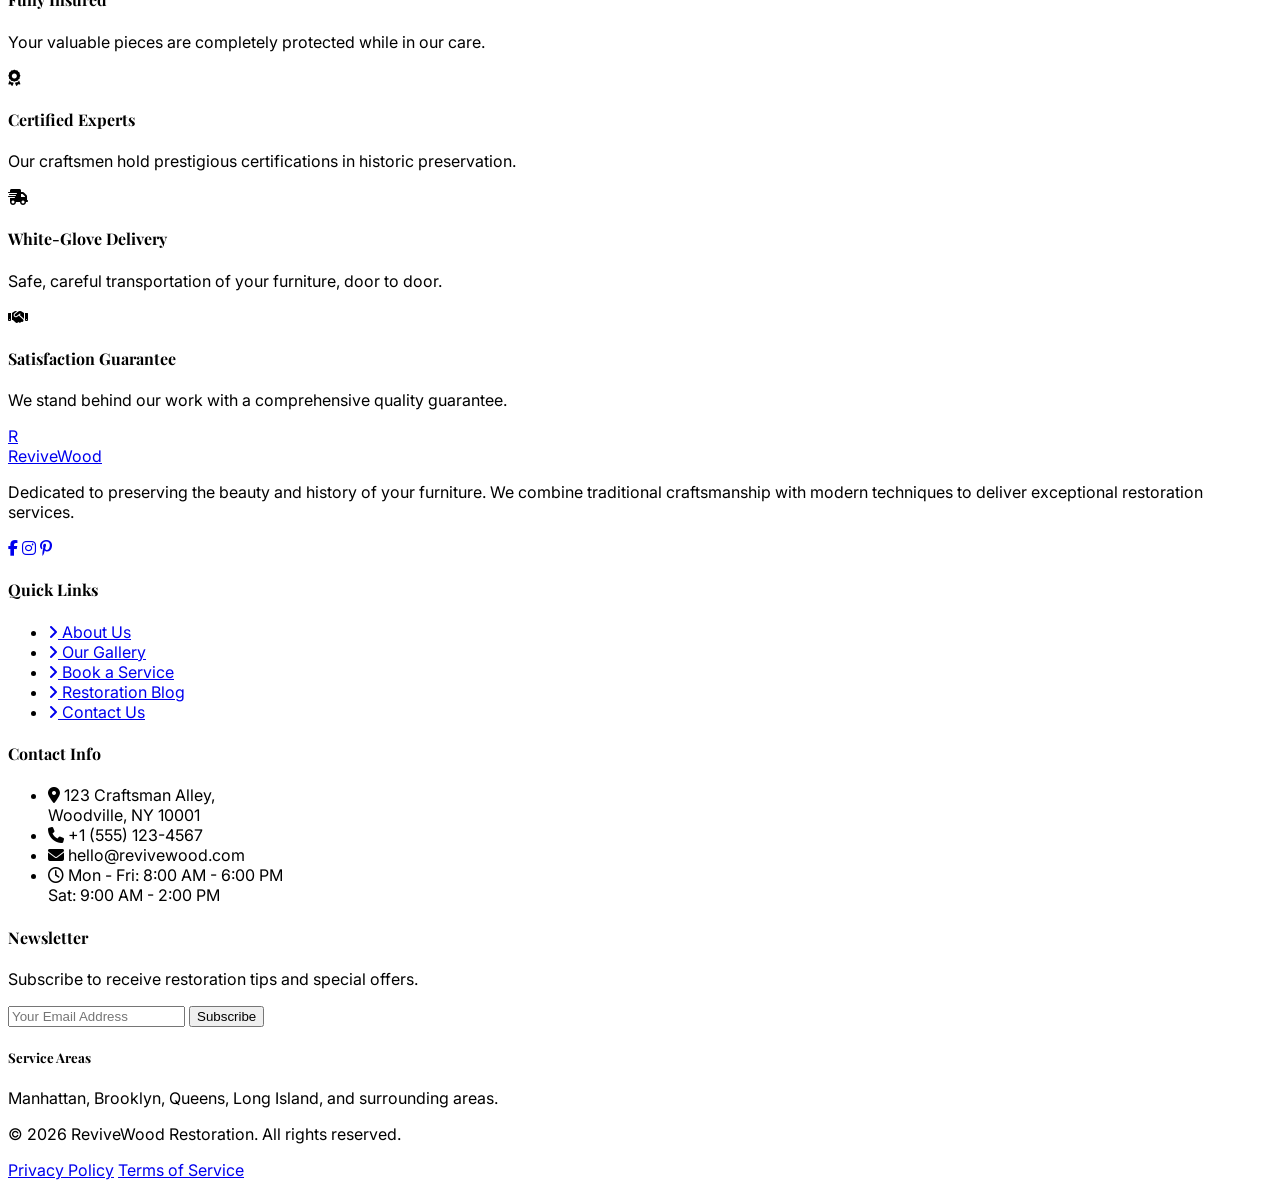
==== commit e8b80149: "index" ====
--- a/about.html
+++ b/about.html
@@ -448,9 +448,6 @@
                                 class="fa-brands fa-instagram"></i></a>
                         <a href="#"
                             class="w-10 h-10 rounded-full bg-gray-100 dark:bg-gray-800 text-gray-600 dark:text-gray-300 flex items-center justify-center hover:bg-walnut-brown hover:text-white transition-colors"><i
-                                class="fa-brands fa-twitter"></i></a>
-                        <a href="#"
-                            class="w-10 h-10 rounded-full bg-gray-100 dark:bg-gray-800 text-gray-600 dark:text-gray-300 flex items-center justify-center hover:bg-walnut-brown hover:text-white transition-colors"><i
                                 class="fa-brands fa-pinterest-p"></i></a>
                     </div>
                 </div>
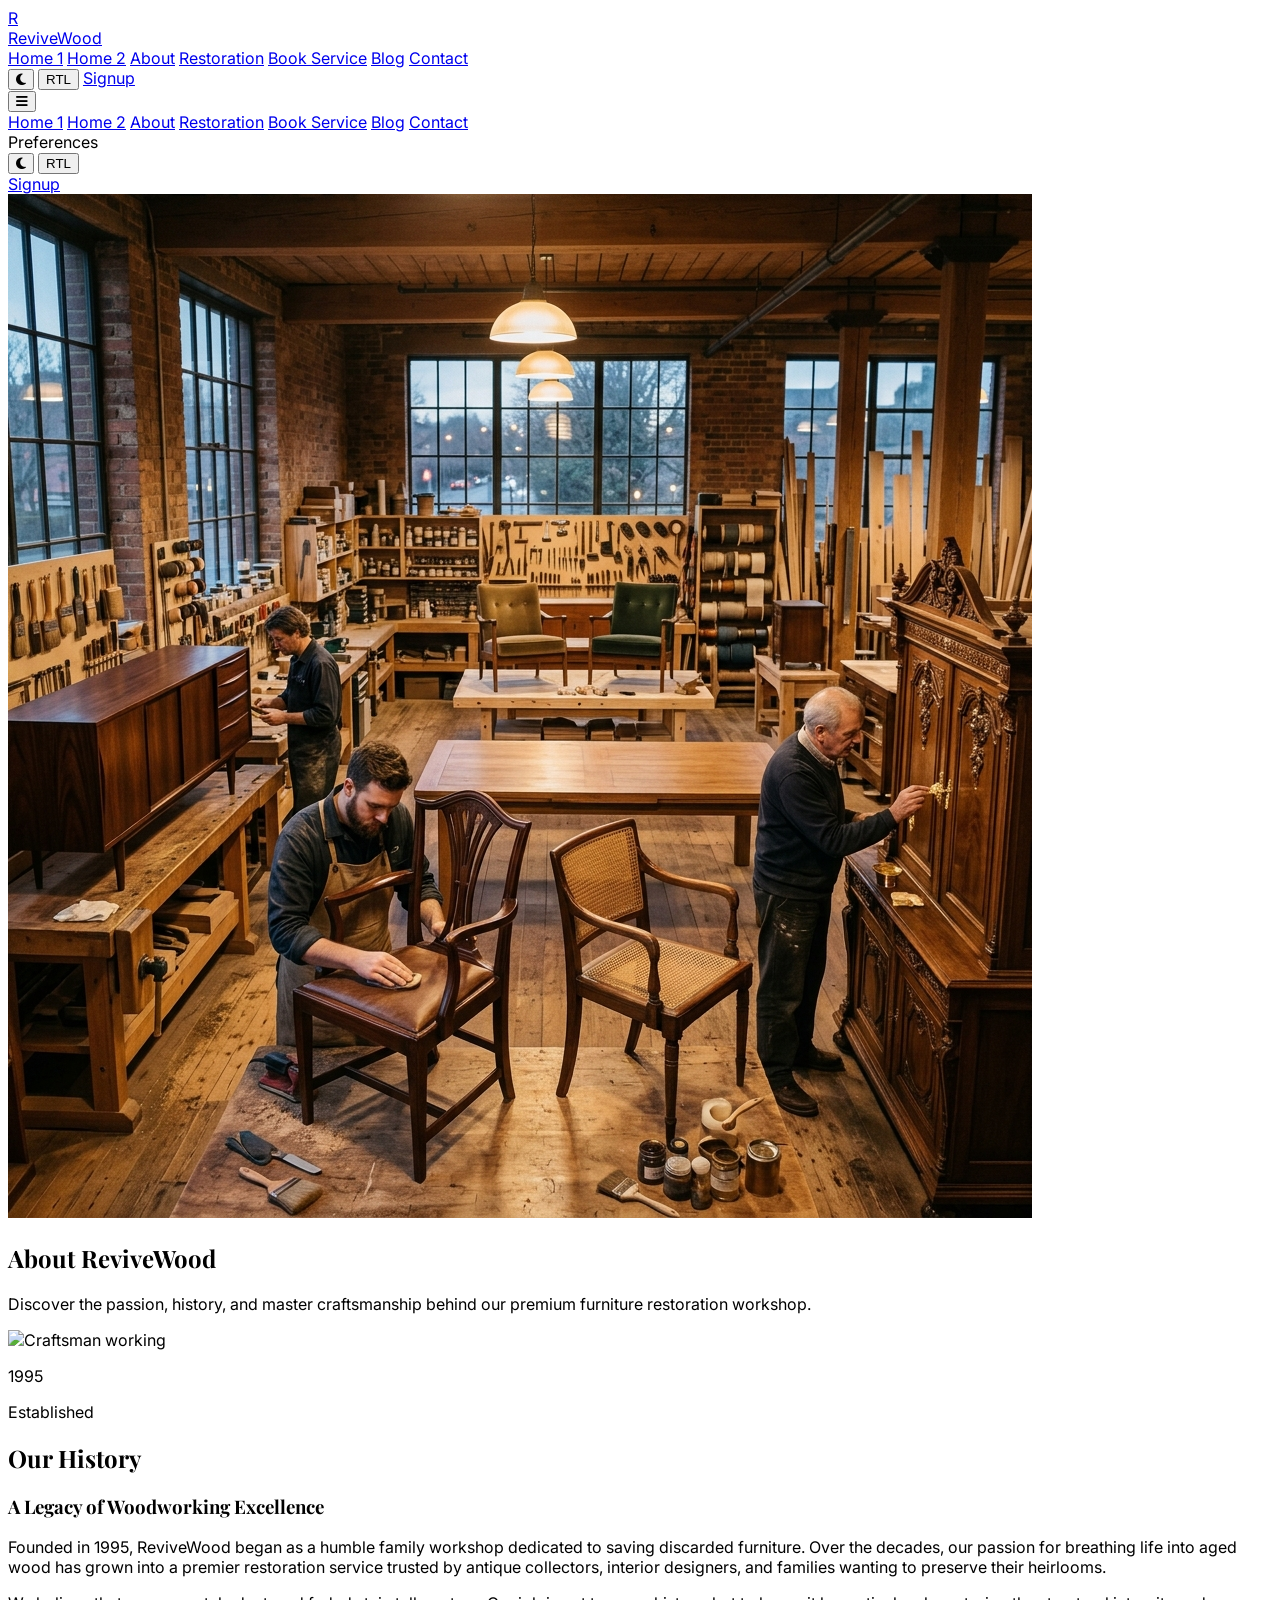
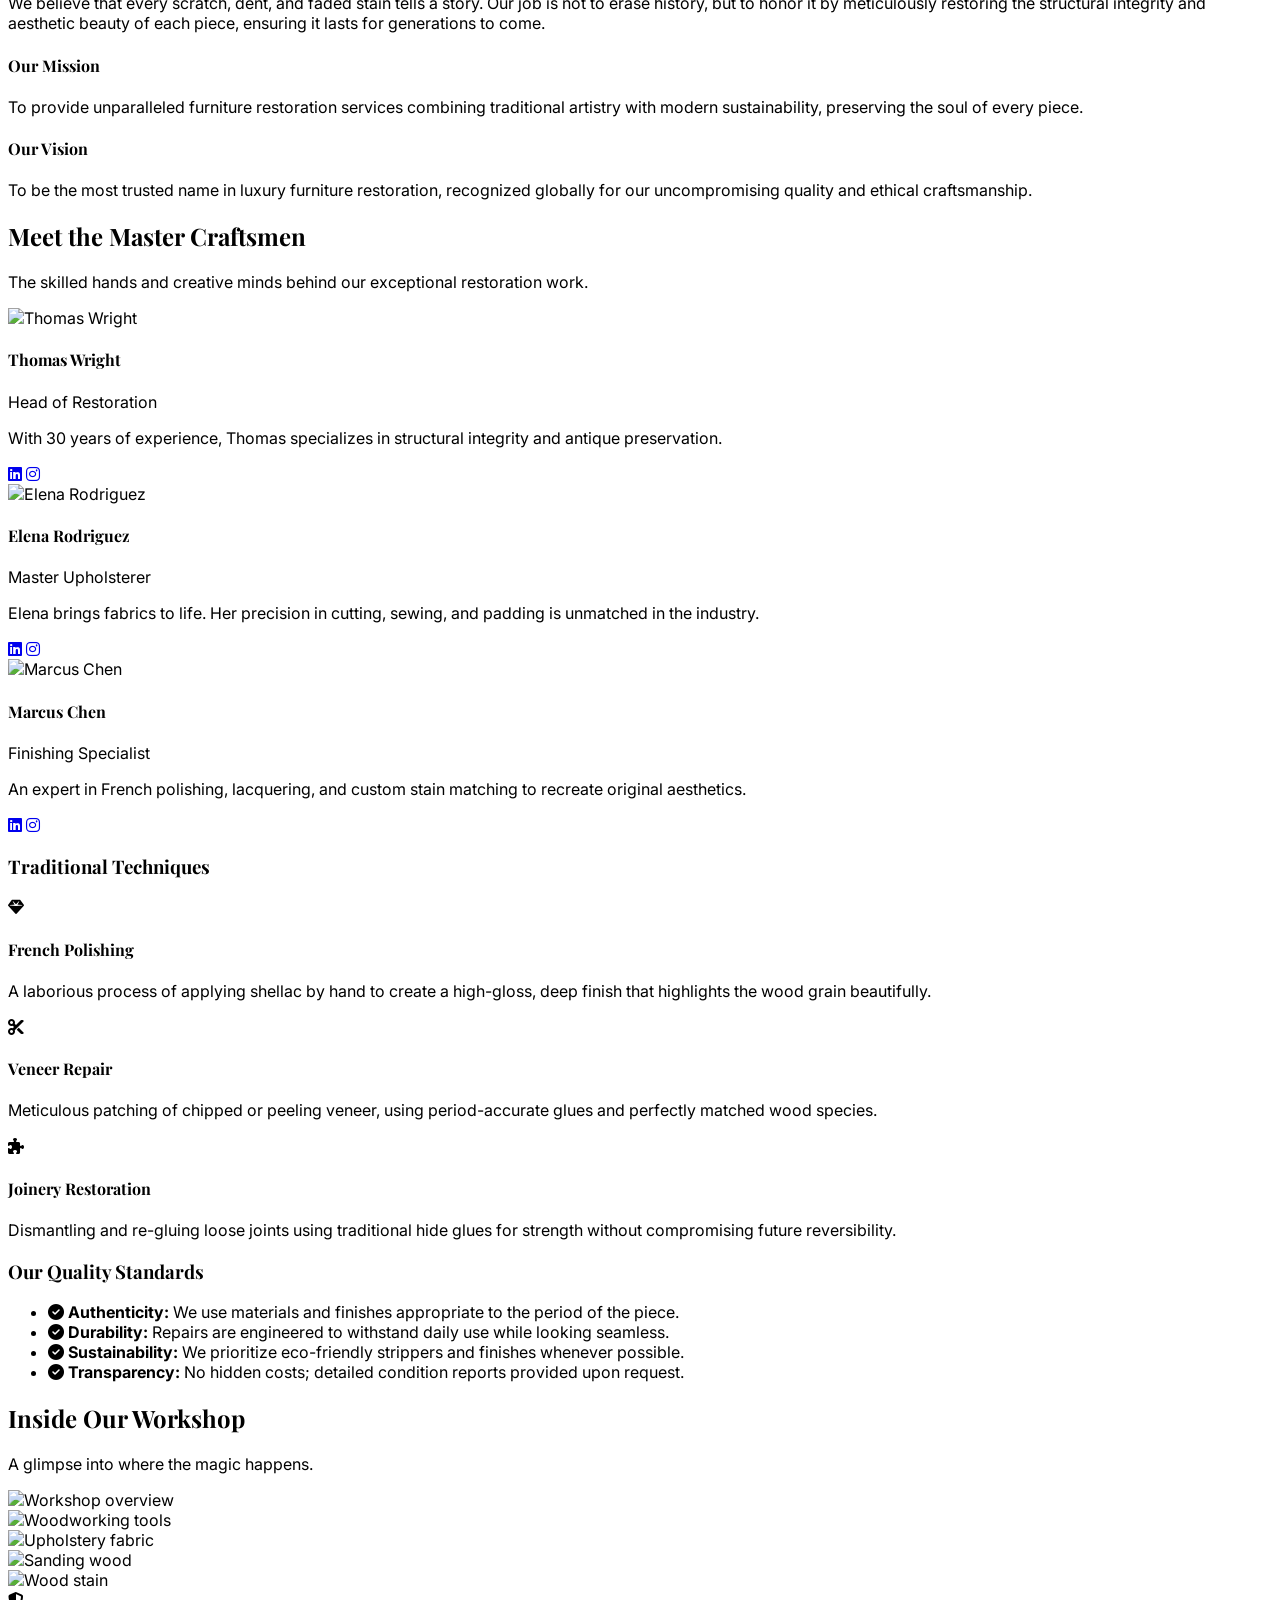
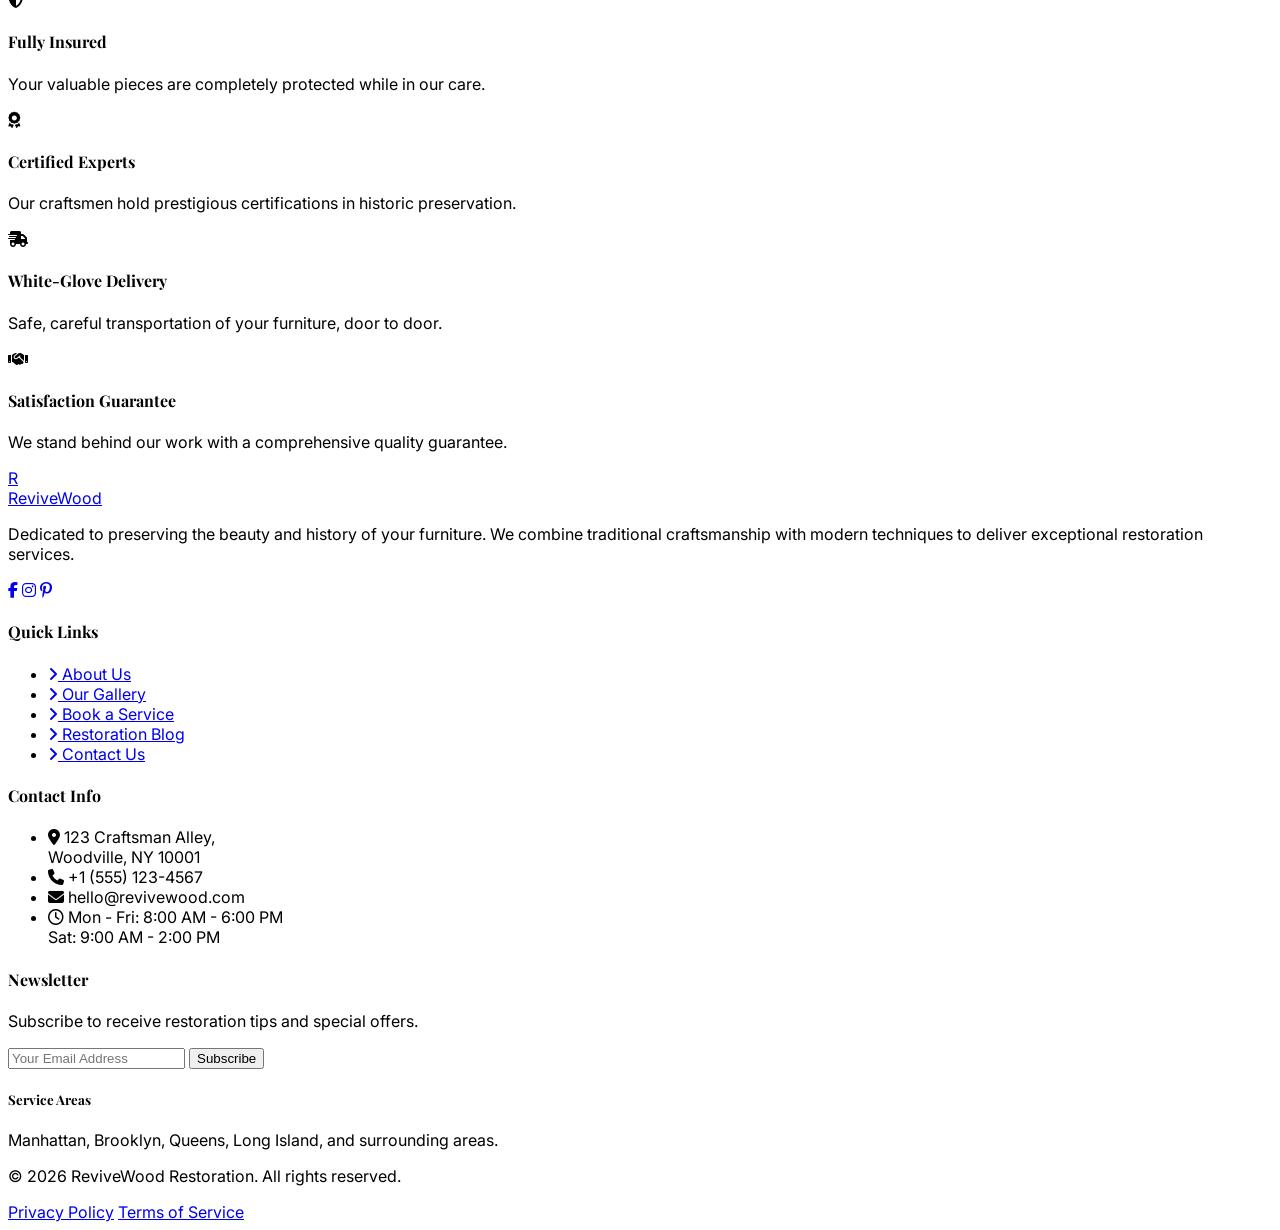
==== commit a168affc: "blog" ====
--- a/about.html
+++ b/about.html
@@ -53,39 +53,47 @@
                 <!-- Logo -->
                 <div class="flex-shrink-0 flex items-center">
                     <a href="index.html" class="flex items-center gap-2">
-                        <div class="flex items-center justify-center w-8 h-8 md:w-10 md:h-10 rounded bg-gradient-to-br from-walnut-brown to-walnut-dark text-warm-beige shadow-sm border border-walnut-brown/20 font-serif font-bold text-lg md:text-xl relative overflow-hidden flex-shrink-0"><span class="relative z-10">R</span><div class="absolute inset-0 bg-black/10"></div></div>
+                        <div
+                            class="flex items-center justify-center w-8 h-8 md:w-10 md:h-10 rounded bg-gradient-to-br from-walnut-brown to-walnut-dark text-warm-beige shadow-sm border border-walnut-brown/20 font-serif font-bold text-lg md:text-xl relative overflow-hidden flex-shrink-0">
+                            <span class="relative z-10">R</span>
+                            <div class="absolute inset-0 bg-black/10"></div>
+                        </div>
                         <span class="font-serif font-bold text-xl md:text-2xl text-gray-900 dark:text-white">Revive<span
                                 class="text-walnut-brown">Wood</span></span>
                     </a>
                 </div>
 
                 <!-- Desktop Navigation -->
-                <nav class="hidden lg:flex space-x-8 items-center">
-                    <a href="index.html" class="nav-link text-gray-700 dark:text-gray-300 hover:text-walnut-brown dark:hover:text-white transition-colors">Home 1</a>
-                    <a href="home2.html" class="nav-link text-gray-700 dark:text-gray-300 hover:text-walnut-brown dark:hover:text-white transition-colors">Home 2</a>
+                <nav class="hidden lg:flex lg:space-x-4 xl:space-x-8 items-center">
+                    <a href="index.html"
+                        class="nav-link text-sm xl:text-base text-gray-700 dark:text-gray-300 hover:text-walnut-brown dark:hover:text-white transition-colors">Home
+                        1</a>
+                    <a href="home2.html"
+                        class="nav-link text-sm xl:text-base text-gray-700 dark:text-gray-300 hover:text-walnut-brown dark:hover:text-white transition-colors">Home
+                        2</a>
                     <a href="about.html"
-                        class="nav-link text-walnut-brown dark:text-warm-beige font-semibold hover:text-walnut-brown dark:hover:text-white transition-colors">About</a>
+                        class="nav-link text-sm xl:text-base text-walnut-brown dark:text-warm-beige font-semibold hover:text-walnut-brown dark:hover:text-white transition-colors">About</a>
                     <a href="gallery.html"
-                        class="nav-link text-gray-700 dark:text-gray-300 hover:text-walnut-brown dark:hover:text-white transition-colors">Restoration</a>
+                        class="nav-link text-sm xl:text-base text-gray-700 dark:text-gray-300 hover:text-walnut-brown dark:hover:text-white transition-colors">Restoration</a>
                     <a href="booking.html"
-                        class="nav-link text-gray-700 dark:text-gray-300 hover:text-walnut-brown dark:hover:text-white transition-colors">Book
+                        class="nav-link text-sm xl:text-base text-gray-700 dark:text-gray-300 hover:text-walnut-brown dark:hover:text-white transition-colors">Book
                         Service</a>
                     <a href="blog.html"
-                        class="nav-link text-gray-700 dark:text-gray-300 hover:text-walnut-brown dark:hover:text-white transition-colors">Blog</a>
+                        class="nav-link text-sm xl:text-base text-gray-700 dark:text-gray-300 hover:text-walnut-brown dark:hover:text-white transition-colors">Blog</a>
                     <a href="contact.html"
-                        class="nav-link text-gray-700 dark:text-gray-300 hover:text-walnut-brown dark:hover:text-white transition-colors">Contact</a>
+                        class="nav-link text-sm xl:text-base text-gray-700 dark:text-gray-300 hover:text-walnut-brown dark:hover:text-white transition-colors">Contact</a>
                 </nav>
 
                 <!-- Right Actions -->
-                <div class="hidden lg:flex items-center space-x-4">
+                <div class="hidden lg:flex items-center lg:space-x-2 xl:space-x-4">
                     <!-- Toggles -->
                     <button id="themeToggle"
-                        class="p-2 rounded-full hover:bg-gray-100 dark:hover:bg-gray-800 transition-colors"
+                        class="w-10 h-10 flex items-center justify-center rounded-full hover:bg-gray-100 dark:hover:bg-gray-800 transition-colors"
                         aria-label="Toggle Theme">
                         <i id="themeIcon" class="fa-solid fa-moon text-gray-600 dark:text-gray-300"></i>
                     </button>
                     <button id="rtlToggle"
-                        class="p-2 rounded-full hover:bg-gray-100 dark:hover:bg-gray-800 transition-colors text-sm font-semibold text-gray-600 dark:text-gray-300"
+                        class="w-10 h-10 flex items-center justify-center rounded-full hover:bg-gray-100 dark:hover:bg-gray-800 transition-colors text-sm font-semibold text-gray-600 dark:text-gray-300"
                         aria-label="Toggle RTL">
                         RTL
                     </button>
@@ -108,8 +116,12 @@
         <div id="mobileMenu"
             class="hidden lg:hidden bg-white dark:bg-gray-900 border-t border-gray-200 dark:border-gray-800 shadow-lg absolute w-full">
             <div class="px-4 pt-2 pb-6 space-y-1">
-                <a href="index.html" class="block px-3 py-2 rounded-md text-base font-medium text-gray-700 dark:text-gray-300 hover:bg-gray-50 dark:hover:bg-gray-800">Home 1</a>
-                <a href="home2.html" class="block px-3 py-2 rounded-md text-base font-medium text-gray-700 dark:text-gray-300 hover:bg-gray-50 dark:hover:bg-gray-800">Home 2</a>
+                <a href="index.html"
+                    class="block px-3 py-2 rounded-md text-base font-medium text-gray-700 dark:text-gray-300 hover:bg-gray-50 dark:hover:bg-gray-800">Home
+                    1</a>
+                <a href="home2.html"
+                    class="block px-3 py-2 rounded-md text-base font-medium text-gray-700 dark:text-gray-300 hover:bg-gray-50 dark:hover:bg-gray-800">Home
+                    2</a>
                 <a href="about.html"
                     class="block px-3 py-2 rounded-md text-base font-medium text-walnut-brown dark:text-warm-beige bg-gray-50 dark:bg-gray-800">About</a>
                 <a href="gallery.html"
@@ -121,9 +133,20 @@
                     class="block px-3 py-2 rounded-md text-base font-medium text-gray-700 dark:text-gray-300 hover:bg-gray-50 dark:hover:bg-gray-800">Blog</a>
                 <a href="contact.html"
                     class="block px-3 py-2 rounded-md text-base font-medium text-gray-700 dark:text-gray-300 hover:bg-gray-50 dark:hover:bg-gray-800">Contact</a>
-                <div class="border-t border-gray-200 dark:border-gray-700 pt-4 mt-2 flex flex-col space-y-2">
+                <div class="border-t border-gray-200 dark:border-gray-700 pt-4 mt-2 flex flex-col space-y-3 px-3">
+                    <div class="flex items-center justify-between">
+                        <span class="text-sm font-medium text-gray-700 dark:text-gray-300">Preferences</span>
+                        <div class="flex items-center space-x-2">
+                            <button id="mobileThemeToggle" class="w-10 h-10 flex items-center justify-center rounded-full text-gray-600 dark:text-gray-300 hover:bg-gray-100 dark:hover:bg-gray-800 transition-colors bg-gray-50 dark:bg-gray-800" aria-label="Toggle Theme">
+                                <i id="mobileThemeIcon" class="fa-solid fa-moon"></i>
+                            </button>
+                            <button id="mobileRtlToggle" class="w-10 h-10 flex items-center justify-center rounded-full text-sm font-semibold text-gray-600 dark:text-gray-300 hover:bg-gray-100 dark:hover:bg-gray-800 transition-colors bg-gray-50 dark:bg-gray-800" aria-label="Toggle RTL">
+                                RTL
+                            </button>
+                        </div>
+                    </div>
                     <a href="signup.html"
-                        class="block px-3 py-2 text-center rounded-md text-white bg-walnut-brown">Signup</a>
+                        class="block py-2 text-center rounded-md text-white bg-walnut-brown w-full">Signup</a>
                 </div>
             </div>
         </div>
@@ -364,12 +387,12 @@
 
             <div class="grid grid-cols-2 md:grid-cols-4 gap-4">
                 <div class="col-span-2 row-span-2">
-                    <img src="https://images.unsplash.com/photo-1621252179027-94459d278660?ixlib=rb-4.0.3&auto=format&fit=crop&w=800&q=80"
+                    <img src="https://images.pexels.com/photos/5059649/pexels-photo-5059649.jpeg"
                         alt="Workshop overview"
                         class="w-full h-full object-cover rounded-xl shadow-sm hover:opacity-90 transition-opacity cursor-pointer">
                 </div>
                 <div>
-                    <img src="https://images.unsplash.com/photo-1589139851608-f40eb537b01b?ixlib=rb-4.0.3&auto=format&fit=crop&w=400&q=80"
+                    <img src="https://images.pexels.com/photos/6790054/pexels-photo-6790054.jpeg"
                         alt="Woodworking tools"
                         class="w-full h-48 object-cover rounded-xl shadow-sm hover:opacity-90 transition-opacity cursor-pointer">
                 </div>
@@ -379,13 +402,11 @@
                         class="w-full h-48 object-cover rounded-xl shadow-sm hover:opacity-90 transition-opacity cursor-pointer">
                 </div>
                 <div>
-                    <img src="https://images.unsplash.com/photo-1616464916356-3a4082e1c315?ixlib=rb-4.0.3&auto=format&fit=crop&w=400&q=80"
-                        alt="Sanding wood"
+                    <img src="https://images.pexels.com/photos/5466146/pexels-photo-5466146.jpeg" alt="Sanding wood"
                         class="w-full h-48 object-cover rounded-xl shadow-sm hover:opacity-90 transition-opacity cursor-pointer">
                 </div>
                 <div>
-                    <img src="https://images.unsplash.com/photo-1595514535311-6677e23b8f67?ixlib=rb-4.0.3&auto=format&fit=crop&w=400&q=80"
-                        alt="Wood stain"
+                    <img src="https://images.pexels.com/photos/221027/pexels-photo-221027.jpeg" alt="Wood stain"
                         class="w-full h-48 object-cover rounded-xl shadow-sm hover:opacity-90 transition-opacity cursor-pointer">
                 </div>
             </div>
@@ -431,7 +452,11 @@
                 <!-- Company Overview -->
                 <div>
                     <a href="index.html" class="flex items-center gap-2 mb-6">
-                        <div class="flex items-center justify-center w-8 h-8 md:w-10 md:h-10 rounded bg-gradient-to-br from-walnut-brown to-walnut-dark text-warm-beige shadow-sm border border-walnut-brown/20 font-serif font-bold text-lg md:text-xl relative overflow-hidden flex-shrink-0"><span class="relative z-10">R</span><div class="absolute inset-0 bg-black/10"></div></div>
+                        <div
+                            class="flex items-center justify-center w-8 h-8 md:w-10 md:h-10 rounded bg-gradient-to-br from-walnut-brown to-walnut-dark text-warm-beige shadow-sm border border-walnut-brown/20 font-serif font-bold text-lg md:text-xl relative overflow-hidden flex-shrink-0">
+                            <span class="relative z-10">R</span>
+                            <div class="absolute inset-0 bg-black/10"></div>
+                        </div>
                         <span class="font-serif font-bold text-xl text-gray-900 dark:text-white">Revive<span
                                 class="text-walnut-brown">Wood</span></span>
                     </a>
@@ -441,13 +466,13 @@
                     </p>
                     <div class="flex space-x-4">
                         <a href="#"
-                            class="w-10 h-10 rounded-full bg-gray-100 dark:bg-gray-800 text-gray-600 dark:text-gray-300 flex items-center justify-center hover:bg-walnut-brown hover:text-white transition-colors"><i
+                            class="w-10 h-10 rounded-full bg-gray-100 dark:bg-gray-800 text-gray-600 dark:text-gray-300 flex items-center justify-center hover:bg-walnut-brown hover:text-white dark:hover:bg-walnut-brown dark:hover:text-white transition-colors"><i
                                 class="fa-brands fa-facebook-f"></i></a>
                         <a href="#"
-                            class="w-10 h-10 rounded-full bg-gray-100 dark:bg-gray-800 text-gray-600 dark:text-gray-300 flex items-center justify-center hover:bg-walnut-brown hover:text-white transition-colors"><i
+                            class="w-10 h-10 rounded-full bg-gray-100 dark:bg-gray-800 text-gray-600 dark:text-gray-300 flex items-center justify-center hover:bg-walnut-brown hover:text-white dark:hover:bg-walnut-brown dark:hover:text-white transition-colors"><i
                                 class="fa-brands fa-instagram"></i></a>
                         <a href="#"
-                            class="w-10 h-10 rounded-full bg-gray-100 dark:bg-gray-800 text-gray-600 dark:text-gray-300 flex items-center justify-center hover:bg-walnut-brown hover:text-white transition-colors"><i
+                            class="w-10 h-10 rounded-full bg-gray-100 dark:bg-gray-800 text-gray-600 dark:text-gray-300 flex items-center justify-center hover:bg-walnut-brown hover:text-white dark:hover:bg-walnut-brown dark:hover:text-white transition-colors"><i
                                 class="fa-brands fa-pinterest-p"></i></a>
                     </div>
                 </div>
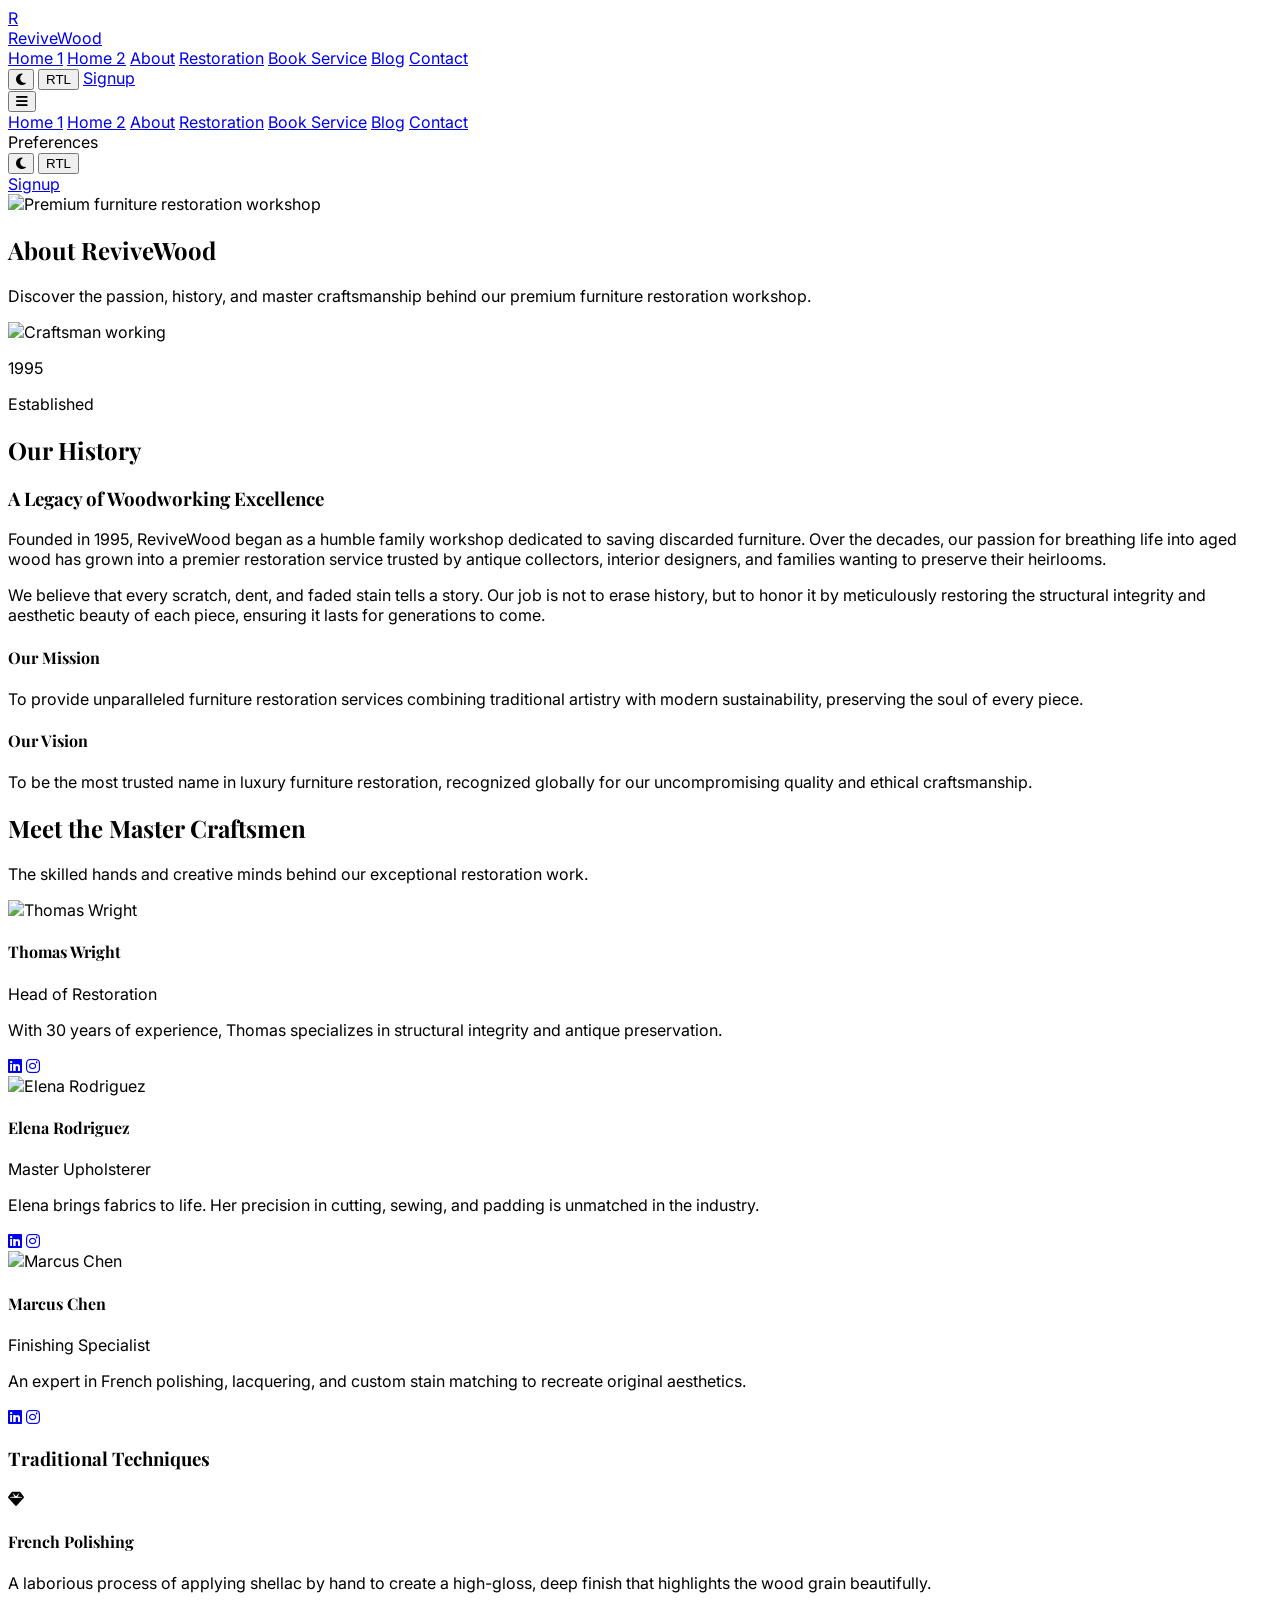
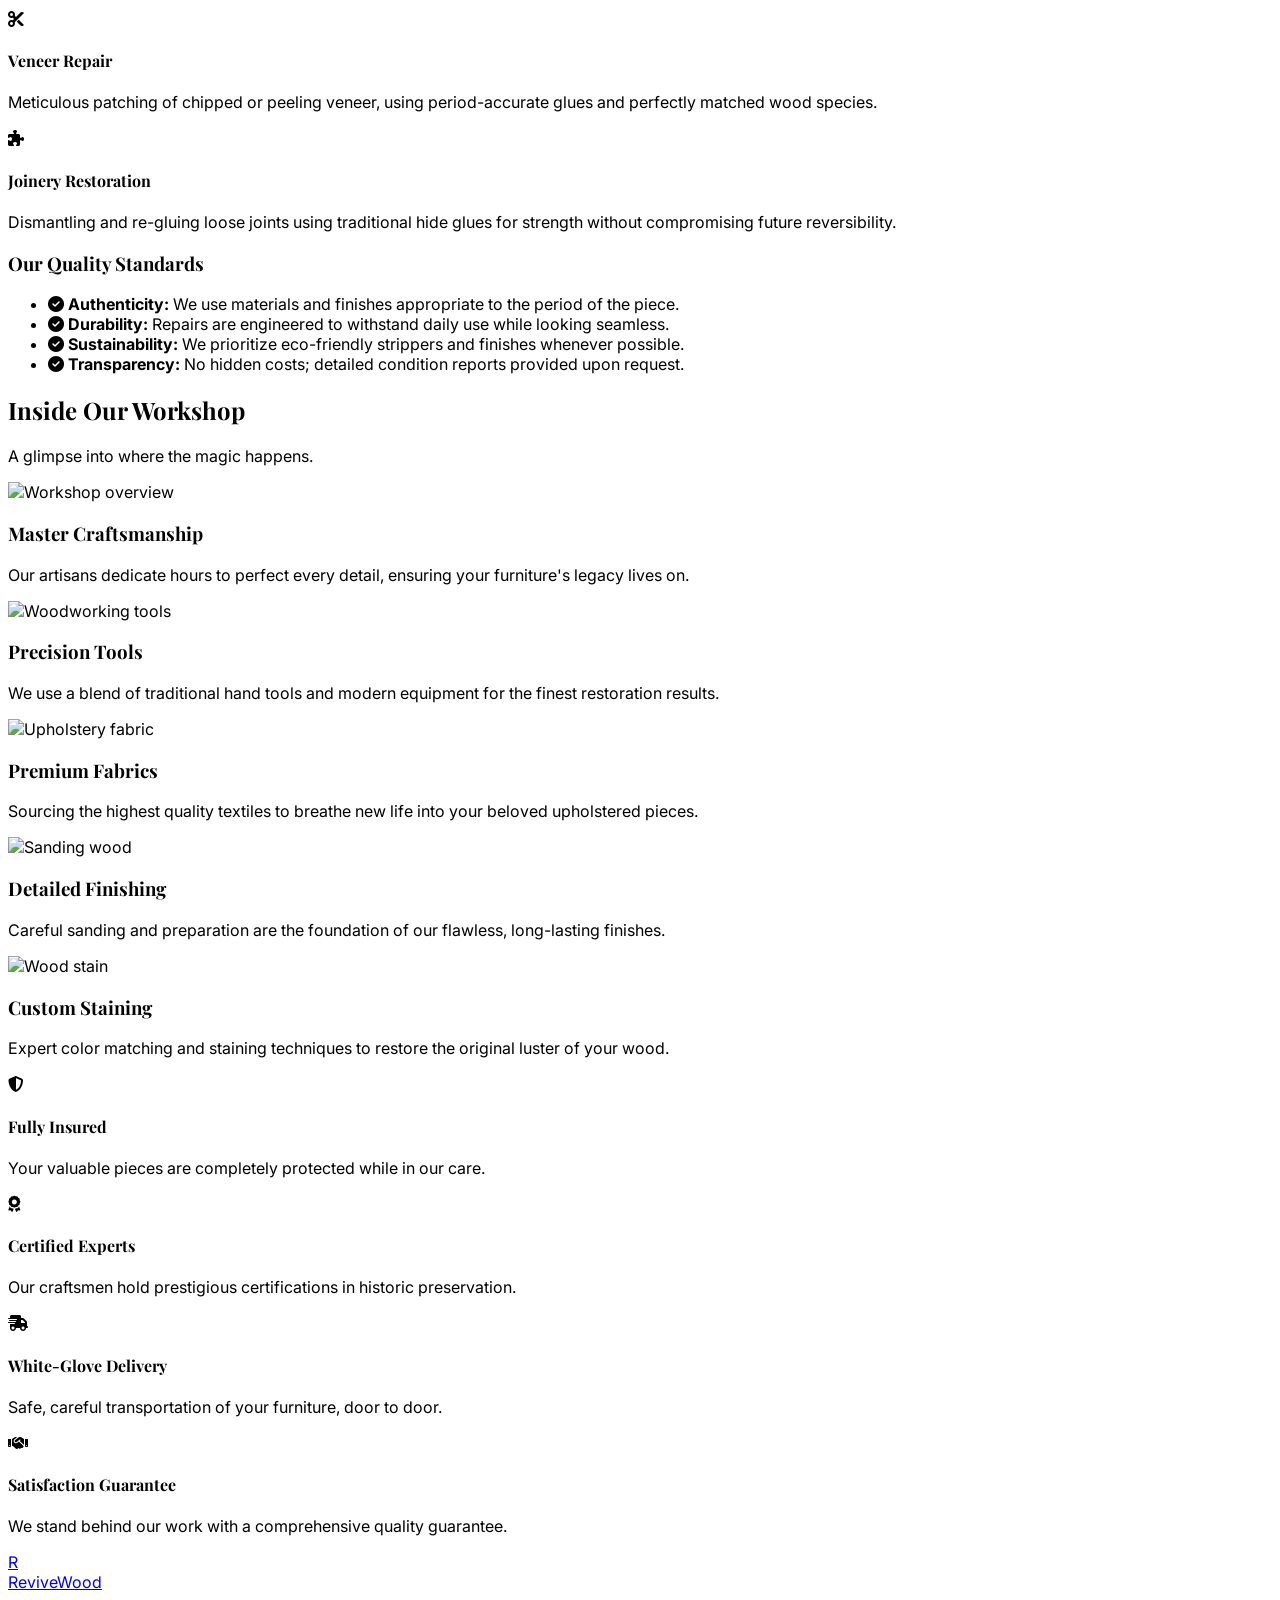
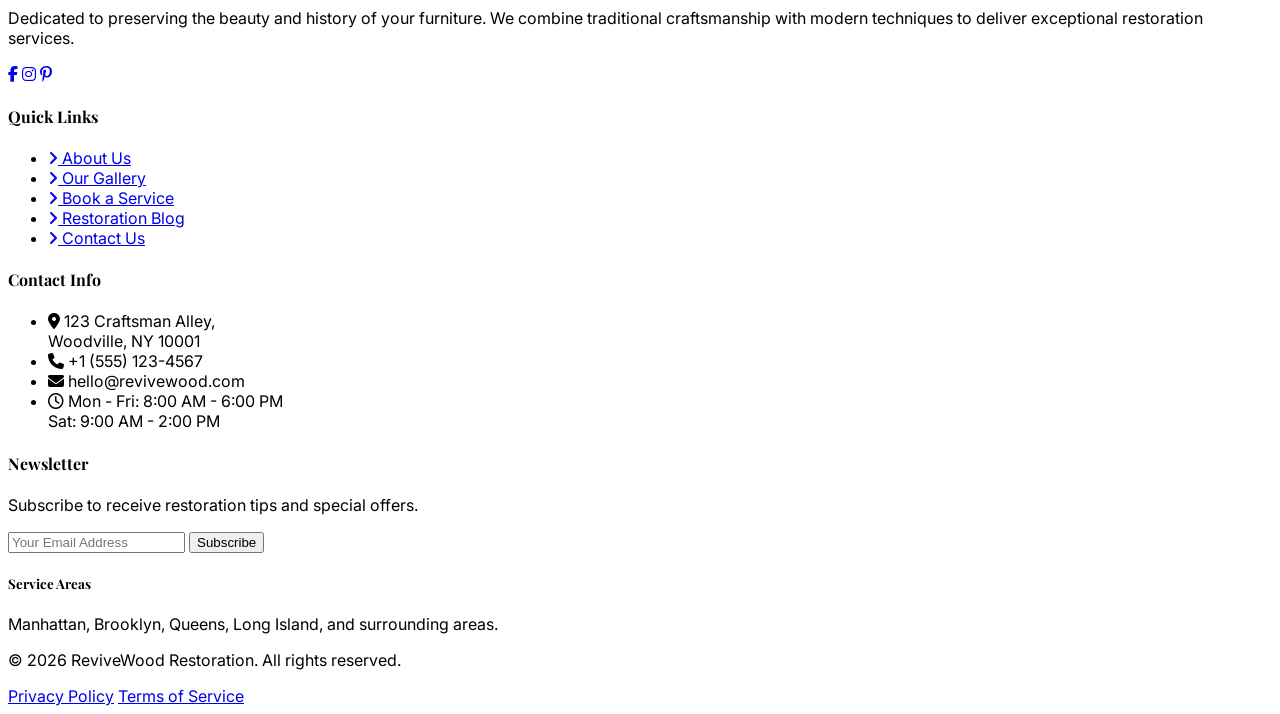
==== commit 5fd1ac21: "blog" ====
--- a/about.html
+++ b/about.html
@@ -156,17 +156,17 @@
     <section class="relative pt-40 pb-28 overflow-hidden">
         <!-- Background Image -->
         <div class="absolute inset-0 z-0">
-            <img src="assets/img/about-hero.png" alt="Premium furniture restoration workshop"
+            <img src="https://images.pexels.com/photos/172277/pexels-photo-172277.jpeg" alt="Premium furniture restoration workshop"
                 class="w-full h-full object-cover">
             <!-- Overlay for readability -->
-            <div class="absolute inset-0 bg-white/70 dark:bg-gray-900/80 backdrop-blur-[2px]"></div>
+            <div class="absolute inset-0 bg-gray-900/50"></div>
         </div>
 
         <div class="max-w-7xl mx-auto px-4 sm:px-6 lg:px-8 text-center relative z-10">
             <h1
-                class="text-4xl md:text-5xl lg:text-6xl font-serif font-bold text-gray-900 dark:text-white mb-6 drop-shadow-sm">
+                class="text-4xl md:text-5xl lg:text-6xl font-serif font-bold text-white mb-6 drop-shadow-sm">
                 About ReviveWood</h1>
-            <p class="text-lg md:text-xl text-gray-800 dark:text-gray-200 max-w-2xl mx-auto drop-shadow-sm font-medium">
+            <p class="text-lg md:text-xl text-gray-200 max-w-2xl mx-auto drop-shadow-sm font-medium">
                 Discover the passion, history, and master craftsmanship behind our premium furniture restoration
                 workshop.</p>
         </div>
@@ -180,9 +180,9 @@
                     <img src="https://images.pexels.com/photos/6826009/pexels-photo-6826009.jpeg"
                         alt="Craftsman working" class="rounded-2xl shadow-xl w-full h-[500px] object-cover">
                     <div
-                        class="absolute -bottom-8 -right-8 bg-walnut-brown text-white p-8 rounded-xl shadow-lg hidden md:block">
-                        <p class="text-4xl font-serif font-bold mb-1">1995</p>
-                        <p class="text-sm uppercase tracking-wider">Established</p>
+                        class="absolute hidden md:block md:-bottom-4 md:right-4 lg:-bottom-8 lg:-right-8 bg-walnut-brown text-white p-6 lg:p-8 rounded-xl shadow-lg z-10">
+                        <p class="text-3xl lg:text-4xl font-serif font-bold mb-1">1995</p>
+                        <p class="text-xs lg:text-sm uppercase tracking-wider">Established</p>
                     </div>
                 </div>
                 <div>
@@ -385,29 +385,56 @@
                 </p>
             </div>
 
-            <div class="grid grid-cols-2 md:grid-cols-4 gap-4">
-                <div class="col-span-2 row-span-2">
-                    <img src="https://images.pexels.com/photos/5059649/pexels-photo-5059649.jpeg"
-                        alt="Workshop overview"
-                        class="w-full h-full object-cover rounded-xl shadow-sm hover:opacity-90 transition-opacity cursor-pointer">
-                </div>
-                <div>
-                    <img src="https://images.pexels.com/photos/6790054/pexels-photo-6790054.jpeg"
-                        alt="Woodworking tools"
-                        class="w-full h-48 object-cover rounded-xl shadow-sm hover:opacity-90 transition-opacity cursor-pointer">
-                </div>
-                <div>
-                    <img src="https://images.unsplash.com/photo-1540574163026-643ea20ade25?ixlib=rb-4.0.3&auto=format&fit=crop&w=400&q=80"
-                        alt="Upholstery fabric"
-                        class="w-full h-48 object-cover rounded-xl shadow-sm hover:opacity-90 transition-opacity cursor-pointer">
-                </div>
-                <div>
-                    <img src="https://images.pexels.com/photos/5466146/pexels-photo-5466146.jpeg" alt="Sanding wood"
-                        class="w-full h-48 object-cover rounded-xl shadow-sm hover:opacity-90 transition-opacity cursor-pointer">
-                </div>
-                <div>
-                    <img src="https://images.pexels.com/photos/221027/pexels-photo-221027.jpeg" alt="Wood stain"
-                        class="w-full h-48 object-cover rounded-xl shadow-sm hover:opacity-90 transition-opacity cursor-pointer">
+            <div class="grid grid-cols-1 md:grid-cols-2 lg:grid-cols-3 gap-8">
+                <!-- Gallery Item 1 -->
+                <div class="bg-white dark:bg-gray-800 rounded-2xl overflow-hidden shadow-sm border border-gray-100 dark:border-gray-700 hover:-translate-y-1 transition-transform duration-300 group">
+                    <div class="h-64 overflow-hidden relative">
+                        <img src="https://images.pexels.com/photos/5059649/pexels-photo-5059649.jpeg" alt="Workshop overview" class="w-full h-full object-cover group-hover:scale-105 transition-transform duration-500">
+                    </div>
+                    <div class="p-6">
+                        <h3 class="text-xl font-serif font-bold text-gray-900 dark:text-white mb-2">Master Craftsmanship</h3>
+                        <p class="text-gray-600 dark:text-gray-400 text-sm">Our artisans dedicate hours to perfect every detail, ensuring your furniture's legacy lives on.</p>
+                    </div>
+                </div>
+                <!-- Gallery Item 2 -->
+                <div class="bg-white dark:bg-gray-800 rounded-2xl overflow-hidden shadow-sm border border-gray-100 dark:border-gray-700 hover:-translate-y-1 transition-transform duration-300 group">
+                    <div class="h-64 overflow-hidden relative">
+                        <img src="https://images.pexels.com/photos/6790054/pexels-photo-6790054.jpeg" alt="Woodworking tools" class="w-full h-full object-cover group-hover:scale-105 transition-transform duration-500">
+                    </div>
+                    <div class="p-6">
+                        <h3 class="text-xl font-serif font-bold text-gray-900 dark:text-white mb-2">Precision Tools</h3>
+                        <p class="text-gray-600 dark:text-gray-400 text-sm">We use a blend of traditional hand tools and modern equipment for the finest restoration results.</p>
+                    </div>
+                </div>
+                <!-- Gallery Item 3 -->
+                <div class="bg-white dark:bg-gray-800 rounded-2xl overflow-hidden shadow-sm border border-gray-100 dark:border-gray-700 hover:-translate-y-1 transition-transform duration-300 group">
+                    <div class="h-64 overflow-hidden relative">
+                        <img src="https://images.unsplash.com/photo-1540574163026-643ea20ade25?ixlib=rb-4.0.3&auto=format&fit=crop&w=600&q=80" alt="Upholstery fabric" class="w-full h-full object-cover group-hover:scale-105 transition-transform duration-500">
+                    </div>
+                    <div class="p-6">
+                        <h3 class="text-xl font-serif font-bold text-gray-900 dark:text-white mb-2">Premium Fabrics</h3>
+                        <p class="text-gray-600 dark:text-gray-400 text-sm">Sourcing the highest quality textiles to breathe new life into your beloved upholstered pieces.</p>
+                    </div>
+                </div>
+                <!-- Gallery Item 4 -->
+                <div class="bg-white dark:bg-gray-800 rounded-2xl overflow-hidden shadow-sm border border-gray-100 dark:border-gray-700 hover:-translate-y-1 transition-transform duration-300 group">
+                    <div class="h-64 overflow-hidden relative">
+                        <img src="https://images.pexels.com/photos/5466146/pexels-photo-5466146.jpeg" alt="Sanding wood" class="w-full h-full object-cover group-hover:scale-105 transition-transform duration-500">
+                    </div>
+                    <div class="p-6">
+                        <h3 class="text-xl font-serif font-bold text-gray-900 dark:text-white mb-2">Detailed Finishing</h3>
+                        <p class="text-gray-600 dark:text-gray-400 text-sm">Careful sanding and preparation are the foundation of our flawless, long-lasting finishes.</p>
+                    </div>
+                </div>
+                <!-- Gallery Item 5 -->
+                <div class="bg-white dark:bg-gray-800 rounded-2xl overflow-hidden shadow-sm border border-gray-100 dark:border-gray-700 hover:-translate-y-1 transition-transform duration-300 group">
+                    <div class="h-64 overflow-hidden relative">
+                        <img src="https://images.pexels.com/photos/221027/pexels-photo-221027.jpeg" alt="Wood stain" class="w-full h-full object-cover group-hover:scale-105 transition-transform duration-500">
+                    </div>
+                    <div class="p-6">
+                        <h3 class="text-xl font-serif font-bold text-gray-900 dark:text-white mb-2">Custom Staining</h3>
+                        <p class="text-gray-600 dark:text-gray-400 text-sm">Expert color matching and staining techniques to restore the original luster of your wood.</p>
+                    </div>
                 </div>
             </div>
         </div>
